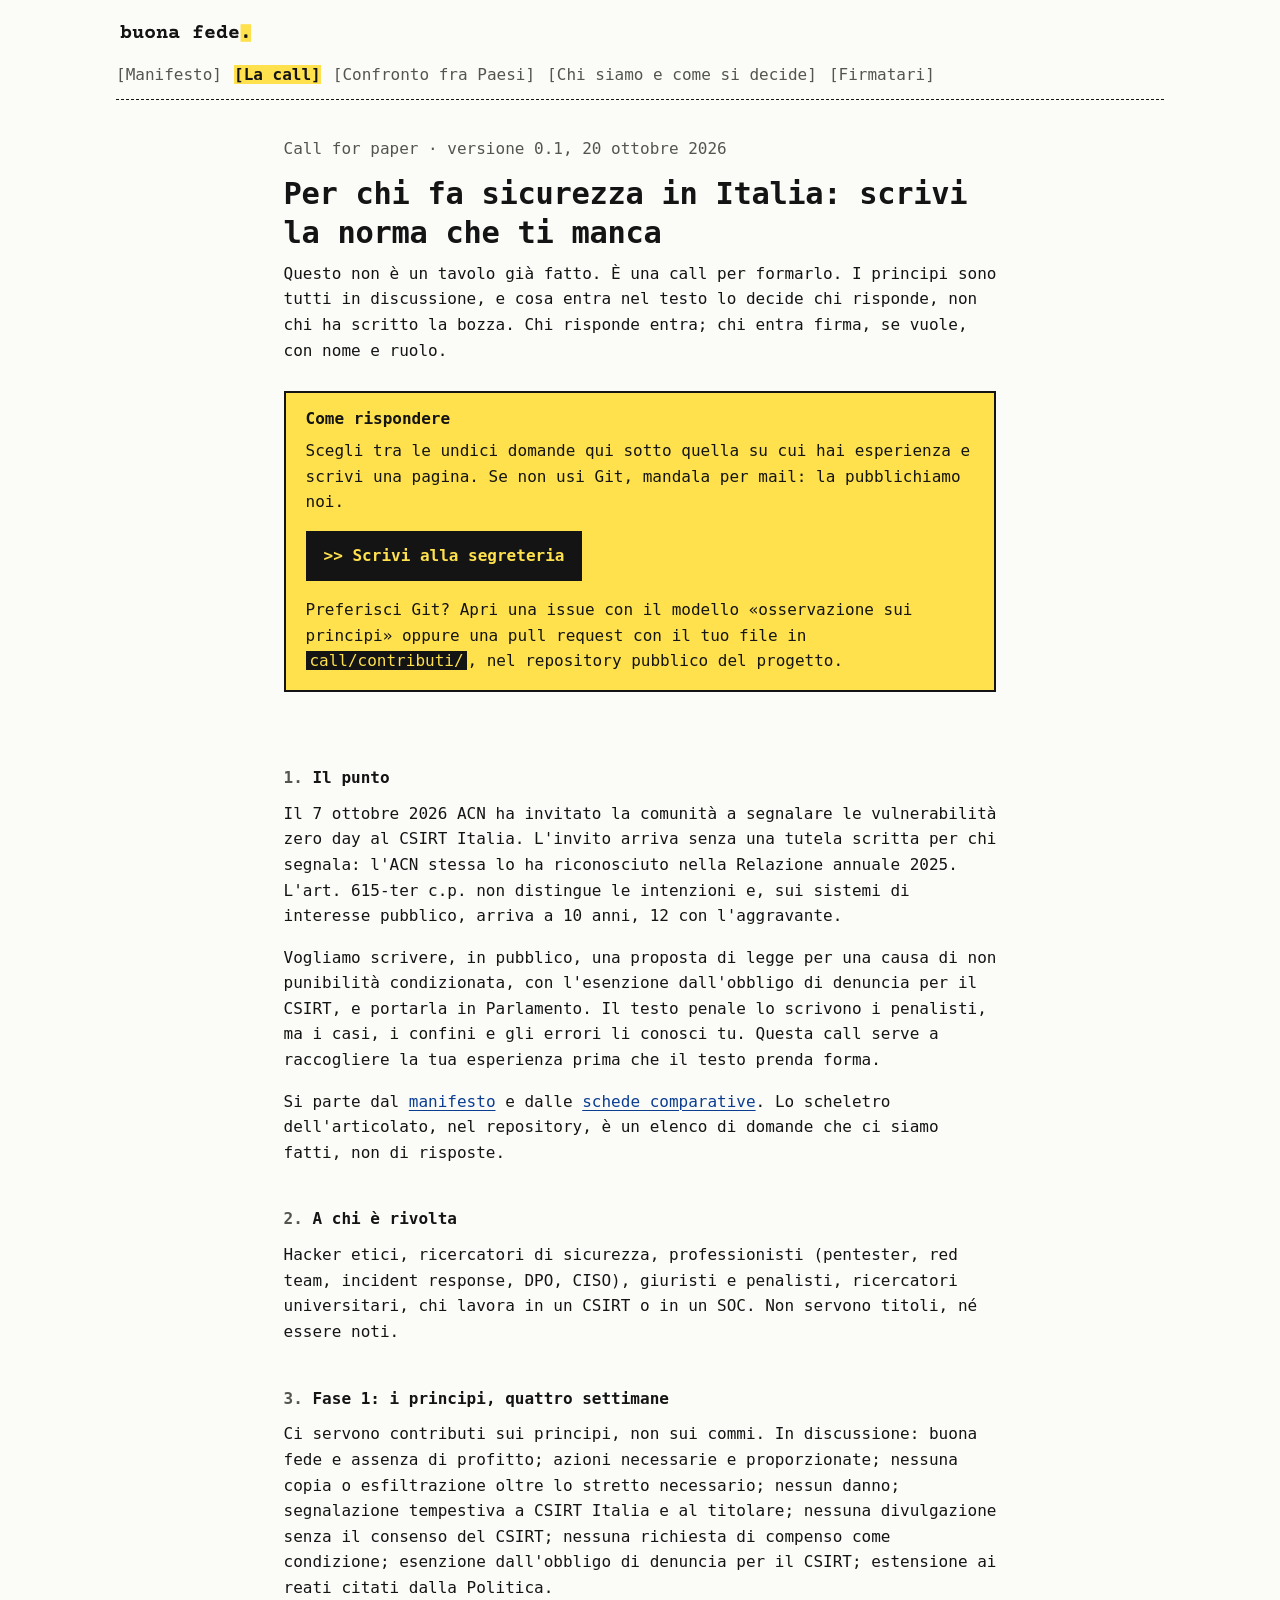
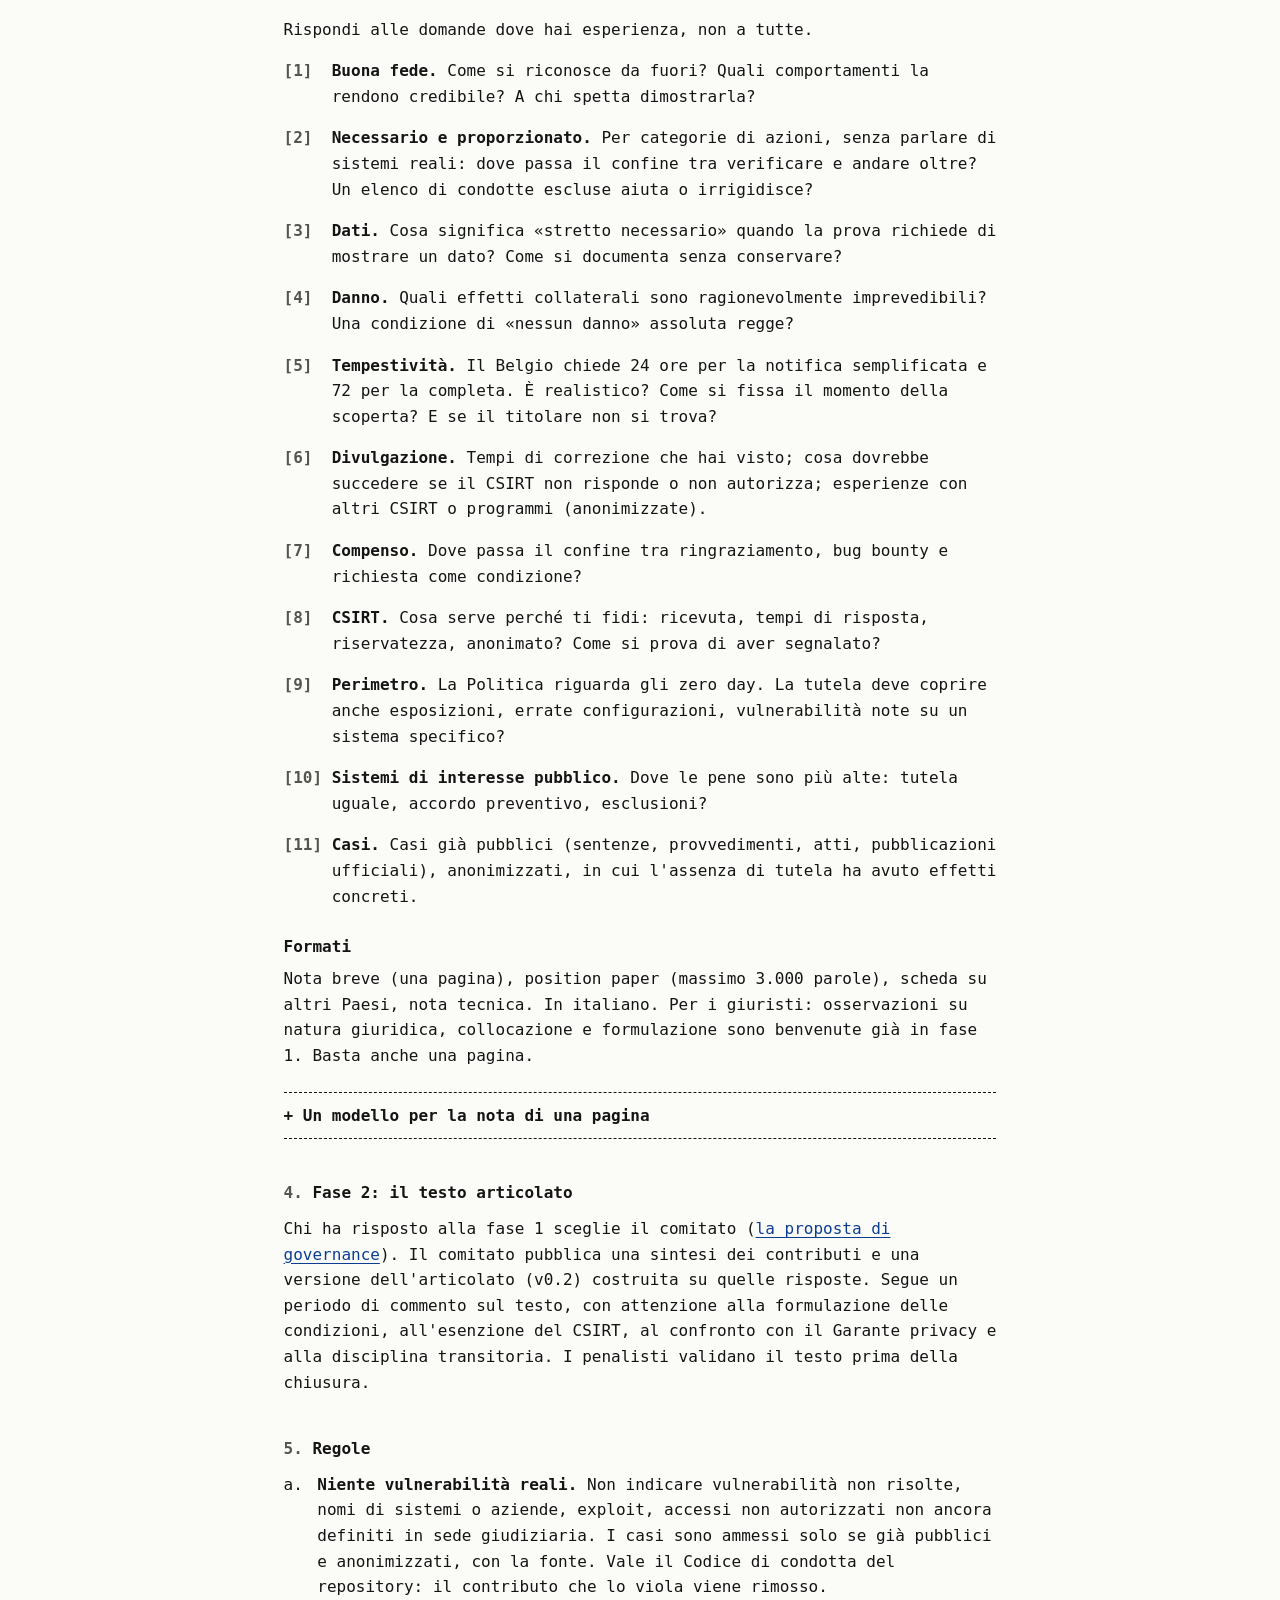
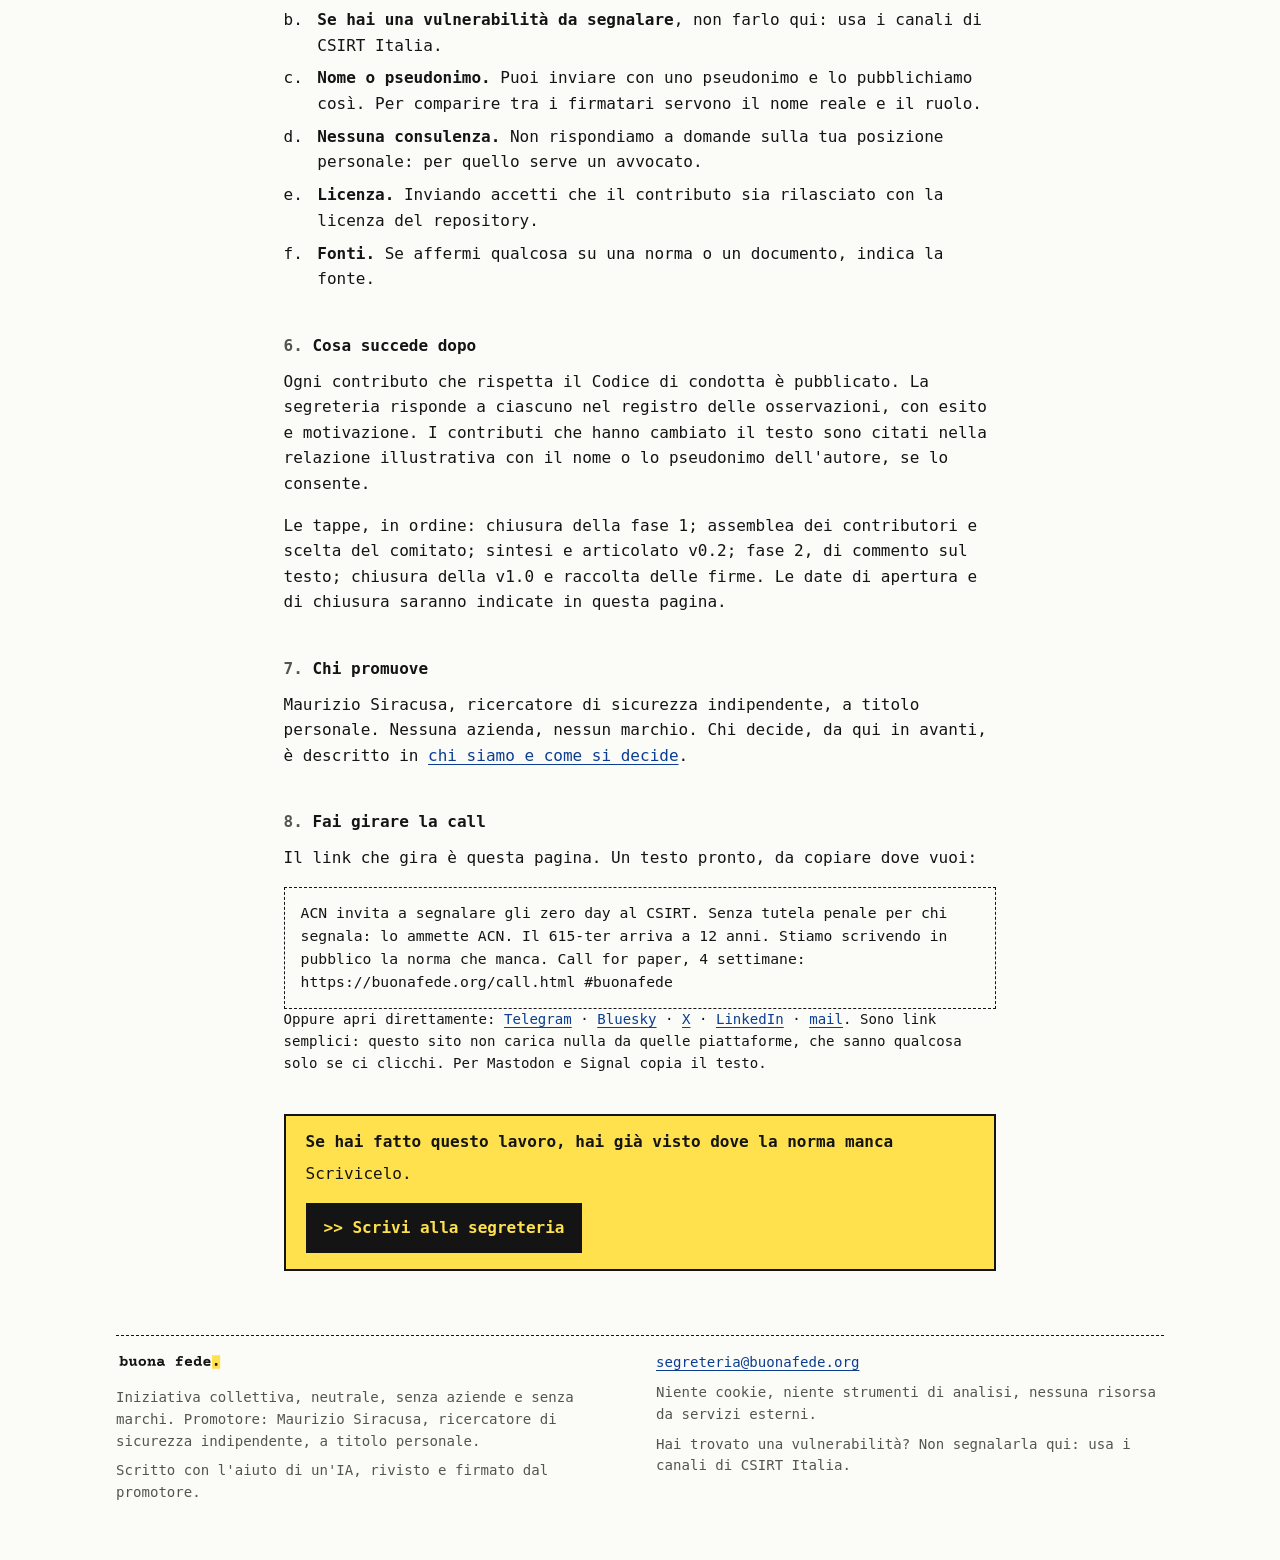
==== sito/call.html @ d3dca5a3 "Buona Fede v0.1: manifesto, call, confronto, governance, sito" ====
<!doctype html>
<html lang="it">
<head>
<meta charset="utf-8">
<meta name="viewport" content="width=device-width, initial-scale=1">
<meta http-equiv="Content-Security-Policy" content="default-src 'none'; style-src 'self'; img-src 'self'; base-uri 'none'; form-action 'none'">
<meta name="referrer" content="no-referrer">
<title>La call - Buona Fede</title>
<meta name="description" content="Call for paper per hacker etici, professionisti e giuristi: scrivi la norma che ti manca. Fase 1 sui principi, quattro settimane. Basta una pagina.">
<meta name="theme-color" content="#FBFBF8">
<meta property="og:title" content="Buona Fede - la call: scrivi la norma che ti manca">
<meta property="og:description" content="Una proposta di legge per la tutela penale della ricerca di sicurezza in buona fede, scritta in pubblico. Basta una pagina.">
<meta property="og:type" content="website">
<meta property="og:locale" content="it_IT">
<link rel="icon" href="favicon.svg" type="image/svg+xml">
<link rel="stylesheet" href="css/stile.css">
</head>
<body>
<a class="salta" href="#contenuto">Vai al contenuto</a>
<header class="testata">
  <div class="interno">
    <a class="marchio" href="index.html" aria-label="Buona Fede, pagina iniziale"><img class="chiaro" src="logo/logo-orizzontale.svg" alt="buona fede" width="718" height="133"><img class="scuro" src="logo/logo-orizzontale-negativo.svg" alt="" width="718" height="133"></a>
    <nav aria-label="Principale">
      <ul>
        <li><a href="index.html">Manifesto</a></li>
        <li><a href="call.html" aria-current="page">La call</a></li>
        <li><a href="confronto.html">Confronto fra Paesi</a></li>
        <li><a href="chi-siamo.html">Chi siamo e come si decide</a></li>
        <li><a href="firmatari.html">Firmatari</a></li>
      </ul>
    </nav>
  </div>
</header>

<main id="contenuto">
  <article class="colonna">
    <div class="apertura">
      <p class="etichetta">Call for paper &middot; versione 0.1, 20 ottobre 2026</p>
      <h1>Per chi fa sicurezza in Italia: scrivi la norma che ti manca</h1>
      <p class="tesi">Questo non è un tavolo già fatto. È una call per formarlo. I principi sono tutti in discussione, e cosa entra nel testo lo decide chi risponde, non chi ha scritto la bozza. Chi risponde entra; chi entra firma, se vuole, con nome e ruolo.</p>

      <div class="riquadro forte">
        <h3>Come rispondere</h3>
        <p>Scegli tra le undici domande qui sotto quella su cui hai esperienza e scrivi una pagina. Se non usi Git, mandala per mail: la pubblichiamo noi.</p>
        <p><a class="pulsante" href="mailto:segreteria@buonafede.org?subject=Contributo%20alla%20call%20Buona%20Fede&amp;body=Nome%20o%20pseudonimo%3A%0ARuolo%20(facoltativo)%3A%0A%0APunto%20della%20call%20a%20cui%20rispondo%20(numero%20e%20titolo)%3A%0A%0AEsperienza%20o%20argomento%3A%0A%0AFonti%20(norme%2C%20documenti%2C%20casi%20gia%20pubblici)%3A%0A%0A---%0ANon%20indicare%20vulnerabilita%20reali%20non%20risolte%2C%20nomi%20di%20sistemi%20o%20aziende%2C%20exploit.">Scrivi alla segreteria</a></p>
        <p>Preferisci Git? Apri una issue con il modello &laquo;osservazione sui principi&raquo; oppure una pull request con il tuo file in <code>call/contributi/</code>, nel repository pubblico del progetto.</p>
      </div>
    </div>

    <section class="sezione">
      <h2>Il punto</h2>
      <p>Il 7 ottobre 2026 ACN ha invitato la comunità a segnalare le vulnerabilità zero day al CSIRT Italia. L'invito arriva senza una tutela scritta per chi segnala: l'ACN stessa lo ha riconosciuto nella Relazione annuale 2025. L'art. 615-ter c.p. non distingue le intenzioni e, sui sistemi di interesse pubblico, arriva a 10 anni, 12 con l'aggravante.</p>
      <p>Vogliamo scrivere, in pubblico, una proposta di legge per una causa di non punibilità condizionata, con l'esenzione dall'obbligo di denuncia per il CSIRT, e portarla in Parlamento. Il testo penale lo scrivono i penalisti, ma i casi, i confini e gli errori li conosci tu. Questa call serve a raccogliere la tua esperienza prima che il testo prenda forma.</p>
      <p>Si parte dal <a href="index.html#manifesto">manifesto</a> e dalle <a href="confronto.html">schede comparative</a>. Lo scheletro dell'articolato, nel repository, è un elenco di domande che ci siamo fatti, non di risposte.</p>
    </section>

    <section class="sezione">
      <h2>A chi è rivolta</h2>
      <p>Hacker etici, ricercatori di sicurezza, professionisti (pentester, red team, incident response, DPO, CISO), giuristi e penalisti, ricercatori universitari, chi lavora in un CSIRT o in un SOC. Non servono titoli, né essere noti.</p>
    </section>

    <section class="sezione" id="fase-1">
      <h2>Fase 1: i principi, quattro settimane</h2>
      <p>Ci servono contributi sui principi, non sui commi. In discussione: buona fede e assenza di profitto; azioni necessarie e proporzionate; nessuna copia o esfiltrazione oltre lo stretto necessario; nessun danno; segnalazione tempestiva a CSIRT Italia e al titolare; nessuna divulgazione senza il consenso del CSIRT; nessuna richiesta di compenso come condizione; esenzione dall'obbligo di denuncia per il CSIRT; estensione ai reati citati dalla Politica.</p>
      <p>Rispondi alle domande dove hai esperienza, non a tutte.</p>

      <ol class="domande">
        <li><strong>Buona fede.</strong> Come si riconosce da fuori? Quali comportamenti la rendono credibile? A chi spetta dimostrarla?</li>
        <li><strong>Necessario e proporzionato.</strong> Per categorie di azioni, senza parlare di sistemi reali: dove passa il confine tra verificare e andare oltre? Un elenco di condotte escluse aiuta o irrigidisce?</li>
        <li><strong>Dati.</strong> Cosa significa &laquo;stretto necessario&raquo; quando la prova richiede di mostrare un dato? Come si documenta senza conservare?</li>
        <li><strong>Danno.</strong> Quali effetti collaterali sono ragionevolmente imprevedibili? Una condizione di &laquo;nessun danno&raquo; assoluta regge?</li>
        <li><strong>Tempestività.</strong> Il Belgio chiede 24 ore per la notifica semplificata e 72 per la completa. È realistico? Come si fissa il momento della scoperta? E se il titolare non si trova?</li>
        <li><strong>Divulgazione.</strong> Tempi di correzione che hai visto; cosa dovrebbe succedere se il CSIRT non risponde o non autorizza; esperienze con altri CSIRT o programmi (anonimizzate).</li>
        <li><strong>Compenso.</strong> Dove passa il confine tra ringraziamento, bug bounty e richiesta come condizione?</li>
        <li><strong>CSIRT.</strong> Cosa serve perché ti fidi: ricevuta, tempi di risposta, riservatezza, anonimato? Come si prova di aver segnalato?</li>
        <li><strong>Perimetro.</strong> La Politica riguarda gli zero day. La tutela deve coprire anche esposizioni, errate configurazioni, vulnerabilità note su un sistema specifico?</li>
        <li><strong>Sistemi di interesse pubblico.</strong> Dove le pene sono più alte: tutela uguale, accordo preventivo, esclusioni?</li>
        <li><strong>Casi.</strong> Casi già pubblici (sentenze, provvedimenti, atti, pubblicazioni ufficiali), anonimizzati, in cui l'assenza di tutela ha avuto effetti concreti.</li>
      </ol>

      <h3>Formati</h3>
      <p>Nota breve (una pagina), position paper (massimo 3.000 parole), scheda su altri Paesi, nota tecnica. In italiano. Per i giuristi: osservazioni su natura giuridica, collocazione e formulazione sono benvenute già in fase 1. Basta anche una pagina.</p>

      <details>
        <summary>Un modello per la nota di una pagina</summary>
        <pre class="modello">Nome o pseudonimo:
Ruolo (facoltativo):

Punto della call a cui rispondo (numero e titolo):

Esperienza o argomento:

Fonti (norme, documenti, casi già pubblici):</pre>
      </details>
    </section>

    <section class="sezione" id="fase-2">
      <h2>Fase 2: il testo articolato</h2>
      <p>Chi ha risposto alla fase 1 sceglie il comitato (<a href="chi-siamo.html">la proposta di governance</a>). Il comitato pubblica una sintesi dei contributi e una versione dell'articolato (v0.2) costruita su quelle risposte. Segue un periodo di commento sul testo, con attenzione alla formulazione delle condizioni, all'esenzione del CSIRT, al confronto con il Garante privacy e alla disciplina transitoria. I penalisti validano il testo prima della chiusura.</p>
    </section>

    <section class="sezione" id="regole">
      <h2>Regole</h2>
      <ol class="lettere">
        <li><strong>Niente vulnerabilità reali.</strong> Non indicare vulnerabilità non risolte, nomi di sistemi o aziende, exploit, accessi non autorizzati non ancora definiti in sede giudiziaria. I casi sono ammessi solo se già pubblici e anonimizzati, con la fonte. Vale il Codice di condotta del repository: il contributo che lo viola viene rimosso.</li>
        <li><strong>Se hai una vulnerabilità da segnalare</strong>, non farlo qui: usa i canali di CSIRT Italia.</li>
        <li><strong>Nome o pseudonimo.</strong> Puoi inviare con uno pseudonimo e lo pubblichiamo così. Per comparire tra i firmatari servono il nome reale e il ruolo.</li>
        <li><strong>Nessuna consulenza.</strong> Non rispondiamo a domande sulla tua posizione personale: per quello serve un avvocato.</li>
        <li><strong>Licenza.</strong> Inviando accetti che il contributo sia rilasciato con la licenza del repository.</li>
        <li><strong>Fonti.</strong> Se affermi qualcosa su una norma o un documento, indica la fonte.</li>
      </ol>
    </section>

    <section class="sezione">
      <h2>Cosa succede dopo</h2>
      <p>Ogni contributo che rispetta il Codice di condotta è pubblicato. La segreteria risponde a ciascuno nel registro delle osservazioni, con esito e motivazione. I contributi che hanno cambiato il testo sono citati nella relazione illustrativa con il nome o lo pseudonimo dell'autore, se lo consente.</p>
      <p>Le tappe, in ordine: chiusura della fase 1; assemblea dei contributori e scelta del comitato; sintesi e articolato v0.2; fase 2, di commento sul testo; chiusura della v1.0 e raccolta delle firme. Le date di apertura e di chiusura saranno indicate in questa pagina.</p>
    </section>

    <section class="sezione">
      <h2>Chi promuove</h2>
      <p>Maurizio Siracusa, ricercatore di sicurezza indipendente, a titolo personale. Nessuna azienda, nessun marchio. Chi decide, da qui in avanti, è descritto in <a href="chi-siamo.html">chi siamo e come si decide</a>.</p>
    </section>

    <section class="sezione" id="condividi">
      <h2>Fai girare la call</h2>
      <p>Il link che gira è questa pagina. Un testo pronto, da copiare dove vuoi:</p>
      <pre class="modello">ACN invita a segnalare gli zero day al CSIRT. Senza tutela penale per chi segnala: lo ammette ACN. Il 615-ter arriva a 12 anni. Stiamo scrivendo in pubblico la norma che manca. Call for paper, 4 settimane: https://buonafede.org/call.html #buonafede</pre>
      <p class="fonti">Oppure apri direttamente: <a href="https://t.me/share/url?url=https%3A%2F%2Fbuonafede.org%2Fcall.html&amp;text=ACN%20invita%20a%20segnalare%20gli%20zero%20day%20al%20CSIRT.%20Senza%20tutela%20penale%20per%20chi%20segnala%3A%20lo%20ammette%20ACN.%20Il%20615-ter%20arriva%20a%2012%20anni.%20Stiamo%20scrivendo%20in%20pubblico%20la%20norma%20che%20manca.%20Call%20for%20paper%2C%204%20settimane.%20%23buonafede" rel="noopener">Telegram</a> &middot; <a href="https://bsky.app/intent/compose?text=ACN%20invita%20a%20segnalare%20gli%20zero%20day%20al%20CSIRT.%20Senza%20tutela%20penale%20per%20chi%20segnala%3A%20lo%20ammette%20ACN.%20Il%20615-ter%20arriva%20a%2012%20anni.%20Stiamo%20scrivendo%20in%20pubblico%20la%20norma%20che%20manca.%20Call%20for%20paper%2C%204%20settimane%3A%20https%3A%2F%2Fbuonafede.org%2Fcall.html%20%23buonafede" rel="noopener">Bluesky</a> &middot; <a href="https://x.com/intent/post?text=ACN%20invita%20a%20segnalare%20gli%20zero%20day%20al%20CSIRT.%20Senza%20tutela%20penale%20per%20chi%20segnala%3A%20lo%20ammette%20ACN.%20Il%20615-ter%20arriva%20a%2012%20anni.%20Stiamo%20scrivendo%20in%20pubblico%20la%20norma%20che%20manca.%20Call%20for%20paper%2C%204%20settimane%3A%20https%3A%2F%2Fbuonafede.org%2Fcall.html%20%23buonafede" rel="noopener">X</a> &middot; <a href="https://www.linkedin.com/sharing/share-offsite/?url=https%3A%2F%2Fbuonafede.org%2Fcall.html" rel="noopener">LinkedIn</a> &middot; <a href="mailto:?subject=Call%20for%20paper%20Buona%20Fede&amp;body=ACN%20invita%20a%20segnalare%20gli%20zero%20day%20al%20CSIRT.%20Senza%20tutela%20penale%20per%20chi%20segnala%3A%20lo%20ammette%20ACN.%20Il%20615-ter%20arriva%20a%2012%20anni.%20Stiamo%20scrivendo%20in%20pubblico%20la%20norma%20che%20manca.%20Call%20for%20paper%2C%204%20settimane%3A%20https%3A%2F%2Fbuonafede.org%2Fcall.html">mail</a>. Sono link semplici: questo sito non carica nulla da quelle piattaforme, che sanno qualcosa solo se ci clicchi. Per Mastodon e Signal copia il testo.</p>
    </section>

    <div class="riquadro forte invito">
      <h3>Se hai fatto questo lavoro, hai già visto dove la norma manca</h3>
      <p>Scrivicelo.</p>
      <p><a class="pulsante" href="mailto:segreteria@buonafede.org?subject=Contributo%20alla%20call%20Buona%20Fede&amp;body=Nome%20o%20pseudonimo%3A%0ARuolo%20(facoltativo)%3A%0A%0APunto%20della%20call%20a%20cui%20rispondo%20(numero%20e%20titolo)%3A%0A%0AEsperienza%20o%20argomento%3A%0A%0AFonti%20(norme%2C%20documenti%2C%20casi%20gia%20pubblici)%3A%0A%0A---%0ANon%20indicare%20vulnerabilita%20reali%20non%20risolte%2C%20nomi%20di%20sistemi%20o%20aziende%2C%20exploit.">Scrivi alla segreteria</a></p>
    </div>
  </article>
</main>

<footer class="piede">
  <div class="interno">
    <div>
      <p><a class="marchio" href="index.html" aria-label="Buona Fede"><img class="chiaro" src="logo/logo-orizzontale.svg" alt="buona fede" width="718" height="133"><img class="scuro" src="logo/logo-orizzontale-negativo.svg" alt="" width="718" height="133"></a></p>
      <p>Iniziativa collettiva, neutrale, senza aziende e senza marchi. Promotore: Maurizio Siracusa, ricercatore di sicurezza indipendente, a titolo personale.</p>
      <p>Scritto con l'aiuto di un'IA, rivisto e firmato dal promotore.</p>
    </div>
    <div>
      <p><a href="mailto:segreteria@buonafede.org">segreteria@buonafede.org</a></p>
      <p>Niente cookie, niente strumenti di analisi, nessuna risorsa da servizi esterni.</p>
      <p>Hai trovato una vulnerabilità? Non segnalarla qui: usa i canali di CSIRT Italia.</p>
    </div>
  </div>
</footer>
</body>
</html>
---- sito/css/stile.css ----
/* Buona Fede - foglio di stile unico. Testo puro, monospazio, un solo colore d'accento: il giallo
   dell'evidenziatore, usato per le azioni, per le segnalazioni "da verificare" e per il punto del marchio.
   Nessun font esterno, nessuna risorsa remota. */

:root {
  --fg: #141414;
  --bg: #FBFBF8;
  --debole: #55554F;
  --filo: #141414;
  --link: #0B3D91;
  --giallo: #FFE14D;
  --su-giallo: #141414;
  --mono: ui-monospace, "SF Mono", "Cascadia Mono", "DejaVu Sans Mono", Menlo, Consolas, "Liberation Mono", monospace;
  --misura: 74ch;
  --largo: 68rem;
}

@media (prefers-color-scheme: dark) {
  :root {
    --fg: #E4E4DE;
    --bg: #121212;
    --debole: #94948C;
    --filo: #E4E4DE;
    --link: #8DB4FF;
  }
}

* { box-sizing: border-box; }
html { -webkit-text-size-adjust: 100%; scroll-behavior: smooth; }

body {
  margin: 0;
  background: var(--bg);
  color: var(--fg);
  font-family: var(--mono);
  font-size: 16px;
  line-height: 1.6;
}

a { color: var(--link); text-underline-offset: .18em; text-decoration-thickness: 1px; }
a:hover, a:focus-visible { background: var(--giallo); color: var(--su-giallo); text-decoration-thickness: 2px; }
a:focus-visible, summary:focus-visible { outline: 2px solid var(--fg); outline-offset: 2px; }

.salta { position: absolute; left: -999px; top: 0; background: var(--giallo); color: var(--su-giallo); padding: .5rem .75rem; z-index: 10; }
.salta:focus { left: .5rem; top: .5rem; }

/* Testata */
.testata { max-width: var(--largo); margin: 0 auto; padding: 1.25rem 1.25rem 0; }
.testata .interno { border-bottom: 1px dashed var(--filo); padding-bottom: .75rem; }
.marchio { display: inline-block; line-height: 0; text-decoration: none; }
.marchio:hover, .marchio:focus-visible { background: transparent; }
.marchio img { height: 26px; width: auto; display: block; }
.marchio .scuro { display: none; }
@media (prefers-color-scheme: dark) { .marchio .chiaro { display: none; } .marchio .scuro { display: block; } }
nav { margin-top: .5rem; }
nav ul { list-style: none; margin: 0; padding: 0; display: flex; flex-wrap: wrap; gap: 0 1.25ch; }
nav li { margin: 0; }
nav a { color: var(--debole); text-decoration: none; white-space: nowrap; }
nav a::before { content: "["; }
nav a::after { content: "]"; }
nav a:hover, nav a:focus-visible { color: var(--su-giallo); }
nav a[aria-current="page"] { background: var(--giallo); color: var(--su-giallo); font-weight: 700; }

/* Struttura */
main { display: block; counter-reset: sez; }
.colonna { max-width: calc(var(--misura) + 2.5rem); margin: 0 auto; padding: 0 1.25rem; }
.largo { max-width: var(--largo); margin: 0 auto; padding: 0 1.25rem; }
.largo > .apertura, .largo > .colonna { max-width: var(--misura); margin-left: 0; margin-right: 0; padding-left: 0; padding-right: 0; }
.largo > .apertura { padding-bottom: 0; }

h1, h2, h3 { line-height: 1.3; font-weight: 700; }
h1 { font-size: clamp(1.4rem, 3.6vw, 1.9rem); margin: 0 0 .5rem; letter-spacing: -.01em; }
h2 { font-size: 1rem; margin: 2.75rem 0 .75rem; counter-increment: sez; }
h2::before { content: counter(sez) ". "; color: var(--debole); }
h3 { font-size: 1rem; margin: 1.75rem 0 .5rem; }
p { margin: 0 0 1rem; }
ul, ol { padding-left: 3ch; margin: 0 0 1.25rem; }
li { margin-bottom: .45rem; }
ol.lettere { list-style: lower-alpha; }
ol.lettere > li { padding-left: .5ch; }
code { font-family: var(--mono); background: var(--giallo); color: var(--su-giallo); padding: 0 .4ch; }
strong { font-weight: 700; }
mark { background: var(--giallo); color: var(--su-giallo); padding: 0 .3ch; }

.etichetta { color: var(--debole); margin: 0 0 .75rem; }
.stato { color: var(--debole); font-size: .9rem; }

/* Apertura */
.apertura { padding-top: 2.25rem; padding-bottom: 1.5rem; }
.apertura .sottotitolo { margin: 0 0 1.5rem; }
.apertura .tesi { margin-bottom: 1.5rem; }

.azioni { display: flex; flex-wrap: wrap; gap: .75rem 2ch; align-items: center; margin: 1.5rem 0; }
.pulsante { display: inline-block; background: var(--giallo); color: var(--su-giallo); border: 2px solid var(--fg); font-weight: 700; text-decoration: none; padding: .65rem 1rem; }
.pulsante::before { content: ">> "; }
.pulsante:hover, .pulsante:focus-visible { background: var(--fg); color: var(--giallo); text-decoration: none; }
.secondario { font-size: 1rem; }

/* Dati */
.cifre { list-style: none; margin: 2rem 0 0; padding: .75rem 0 0; border-top: 1px dashed var(--filo); }
.cifre li { margin: 0 0 1rem; }
.cifre .numero { display: block; font-weight: 700; font-size: 1.15rem; }
.cifre .didascalia { display: block; color: var(--debole); font-size: .92rem; line-height: 1.5; }

/* Sezioni */
.sezione { padding: 0; }
.sezione:first-of-type > h2:first-of-type { margin-top: 1.5rem; }

blockquote.chiusa { margin: 2.5rem 0 2rem; padding-left: 2ch; border-left: 2px solid var(--filo); }
blockquote.chiusa p { margin: 0 0 .75rem; }

/* Riquadri */
.riquadro { border: 1px dashed var(--filo); padding: 1rem 1.25rem; margin: 1.75rem 0; }
.riquadro > :last-child { margin-bottom: 0; }
.riquadro h3 { margin-top: 0; }
.riquadro.forte { background: var(--giallo); color: var(--su-giallo); border: 2px solid var(--fg); }
.riquadro.forte a { color: var(--su-giallo); }
.riquadro.forte .pulsante { background: #141414; color: var(--giallo); border-color: #141414; }
.riquadro.forte .pulsante:hover, .riquadro.forte .pulsante:focus-visible { background: #FBFBF8; color: #141414; }
.riquadro.forte code { background: #141414; color: var(--giallo); }
.riquadro.forte a:hover, .riquadro.forte a:focus-visible { background: #141414; color: var(--giallo); }
.riquadro.forte a:focus-visible { outline-color: #141414; }

.invito { margin: 2.5rem 0; }

/* Domande della call */
ol.domande { padding-left: 0; list-style: none; counter-reset: dom; }
ol.domande > li { counter-increment: dom; position: relative; padding-left: 5ch; margin-bottom: 1rem; }
ol.domande > li::before { content: "[" counter(dom) "]"; position: absolute; left: 0; font-weight: 700; color: var(--debole); }

details { border-top: 1px dashed var(--filo); border-bottom: 1px dashed var(--filo); margin: 1.5rem 0; padding: .6rem 0; }
summary { cursor: pointer; font-weight: 700; list-style: none; }
summary::-webkit-details-marker { display: none; }
summary::before { content: "+ "; }
details[open] summary::before { content: "- "; }
details[open] summary { margin-bottom: .75rem; }
pre.modello { white-space: pre-wrap; font-family: var(--mono); font-size: .92rem; line-height: 1.55; border: 1px dashed var(--filo); padding: .9rem 1rem; margin: 0; overflow-x: auto; }

/* Tabelle */
.scorri { overflow-x: auto; margin: 1.5rem 0 2rem; -webkit-overflow-scrolling: touch; }
table { border-collapse: collapse; width: 100%; font-size: .85rem; line-height: 1.5; }
.scorri table { min-width: 56rem; }
th, td { text-align: left; vertical-align: top; padding: .55rem .7rem .55rem 0; border-bottom: 1px dashed var(--filo); }
thead th { border-bottom: 2px solid var(--filo); font-weight: 700; }
tbody th { font-weight: 700; width: 9rem; }
table.stretta { min-width: 0; }

/* Schede Paese */
.scheda { border-top: 1px dashed var(--filo); margin-top: 3rem; padding-top: .5rem; }
.fonti { font-size: .88rem; line-height: 1.55; }
.fonti li { margin-bottom: .4rem; word-break: break-word; }
.dacontrollare { font-size: .95rem; }
.marca { background: var(--giallo); color: var(--su-giallo); font-weight: 700; padding: 0 .4ch; }

/* Piede */
.piede { max-width: var(--largo); margin: 4rem auto 0; padding: 0 1.25rem 3rem; color: var(--debole); font-size: .88rem; line-height: 1.55; }
.piede .interno { border-top: 1px dashed var(--filo); padding-top: 1rem; display: grid; grid-template-columns: repeat(auto-fit, minmax(16rem, 1fr)); gap: 1.25rem 2rem; }
.piede p { margin: 0 0 .5rem; }
.piede .marchio img { height: 20px; }
.piede strong { color: var(--fg); }

/* Telefono: la tabella del confronto diventa una scheda per riga, il Paese davanti a ogni cella.
   Esclude table.stretta (firmatari). */
@media (max-width: 760px) {
  .scorri { overflow-x: visible; }
  .scorri table:not(.stretta) { min-width: 0; display: block; }
  .scorri table:not(.stretta) thead { position: absolute; width: 1px; height: 1px; overflow: hidden; clip: rect(0 0 0 0); }
  .scorri table:not(.stretta) tbody { display: block; }
  .scorri table:not(.stretta) tr { display: block; border-top: 2px solid var(--filo); padding: .6rem 0 .4rem; margin-bottom: .75rem; }
  .scorri table:not(.stretta) th, .scorri table:not(.stretta) td { display: block; width: auto; border-bottom: 0; padding: .15rem 0; }
  .scorri table:not(.stretta) tbody th { font-size: 1rem; padding-bottom: .4rem; }
  .scorri table:not(.stretta) td { margin-bottom: .4rem; }
  .scorri table:not(.stretta) td::before { display: block; font-weight: 700; color: var(--debole); }
  .scorri table:not(.stretta) td:nth-of-type(1)::before { content: "Belgio"; }
  .scorri table:not(.stretta) td:nth-of-type(2)::before { content: "Paesi Bassi"; }
  .scorri table:not(.stretta) td:nth-of-type(3)::before { content: "Germania"; }
  .scorri table:not(.stretta) td:nth-of-type(4)::before { content: "Francia"; }
}

@media (max-width: 560px) {
  body { font-size: 15px; }
  .pulsante { display: block; text-align: center; width: 100%; }
}

@media print {
  nav, .azioni, .salta { display: none; }
  body { background: #fff; color: #000; font-size: 10.5pt; }
  a { color: #000; }
  .pulsante, .riquadro.forte { background: #fff; color: #000; }
}
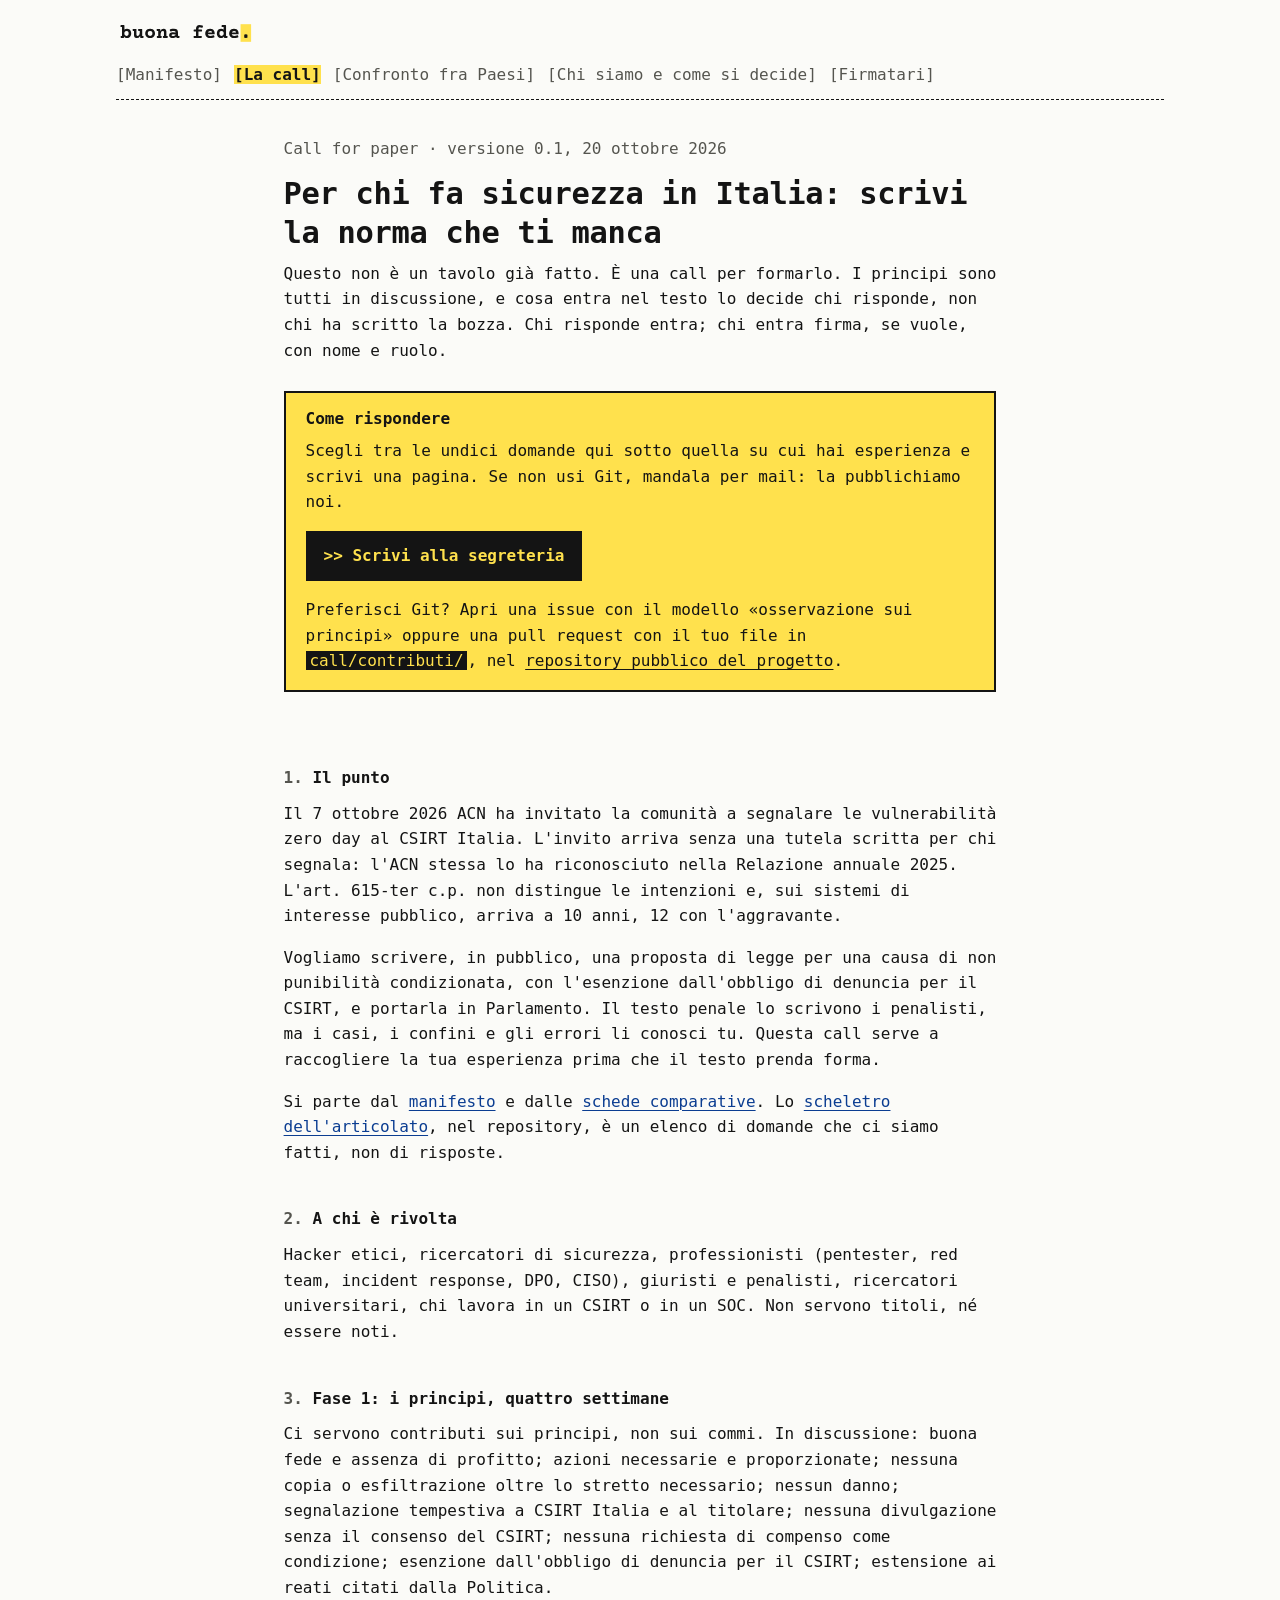
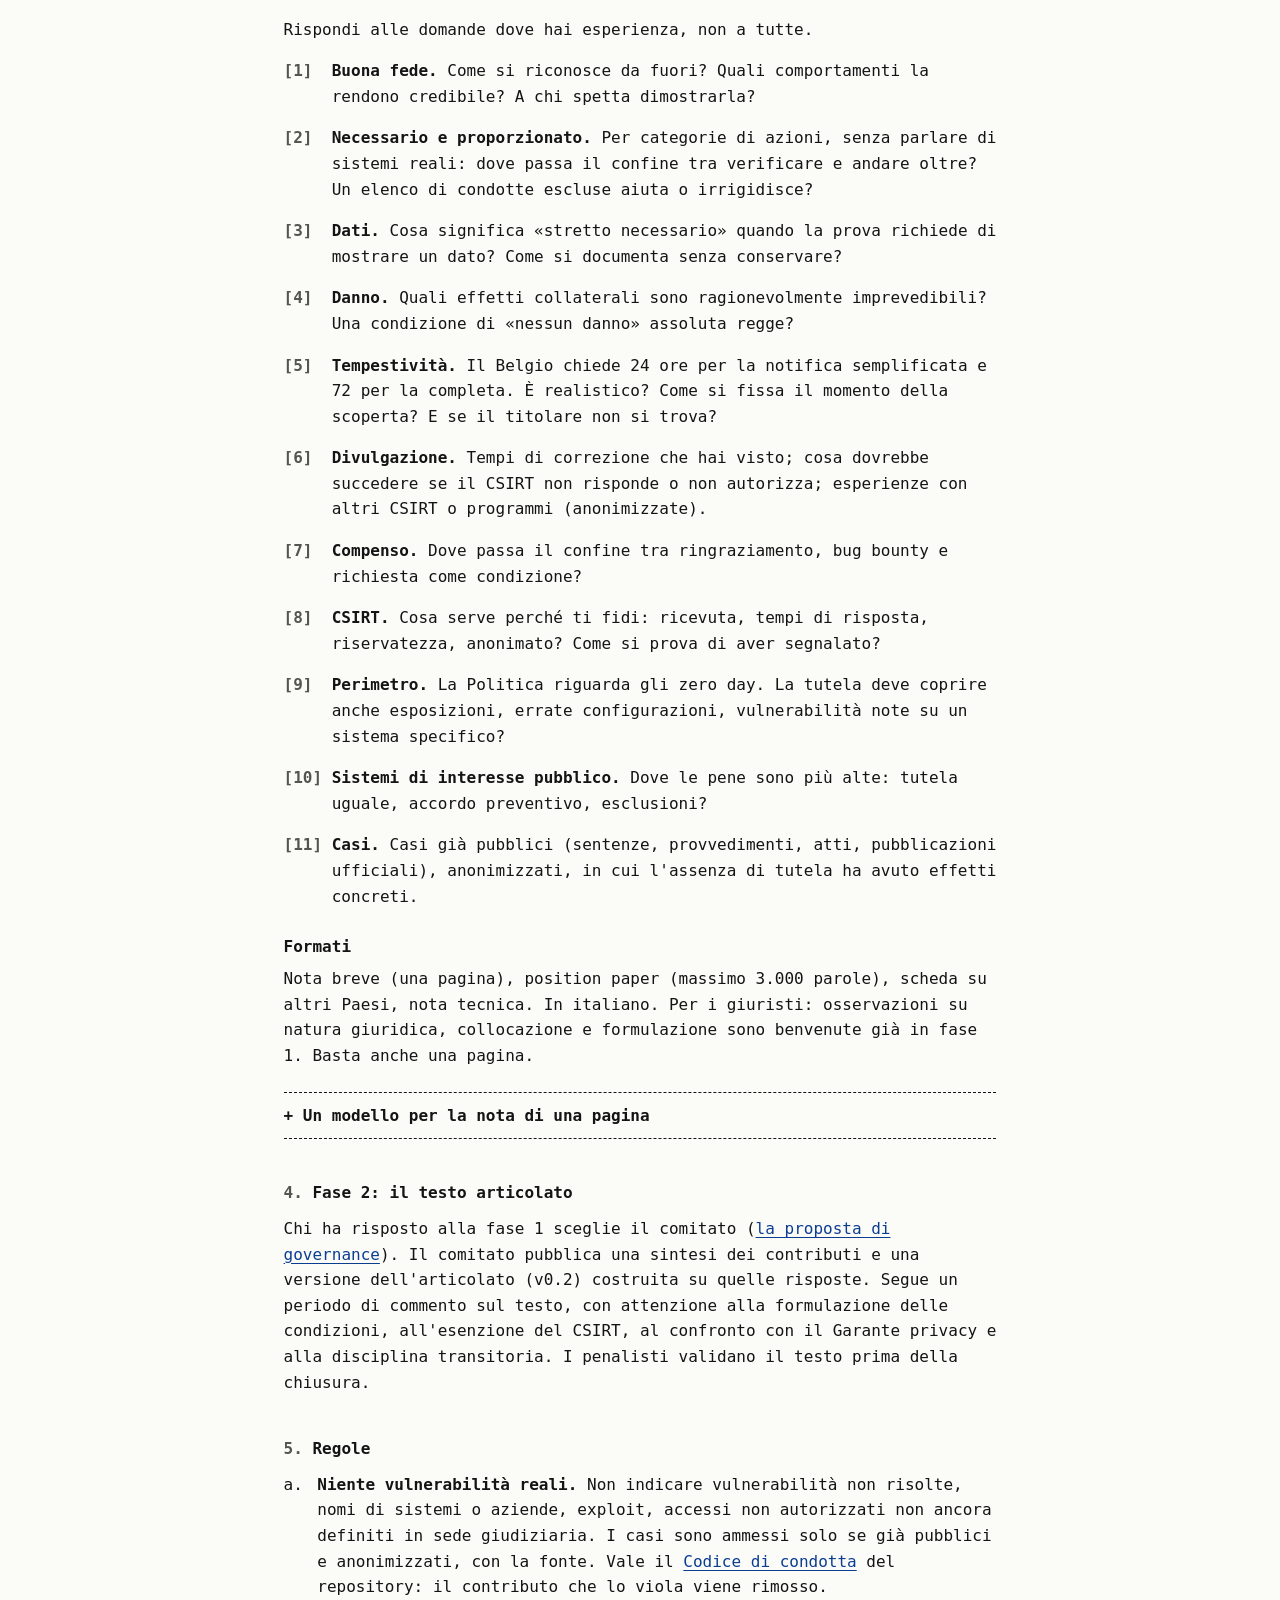
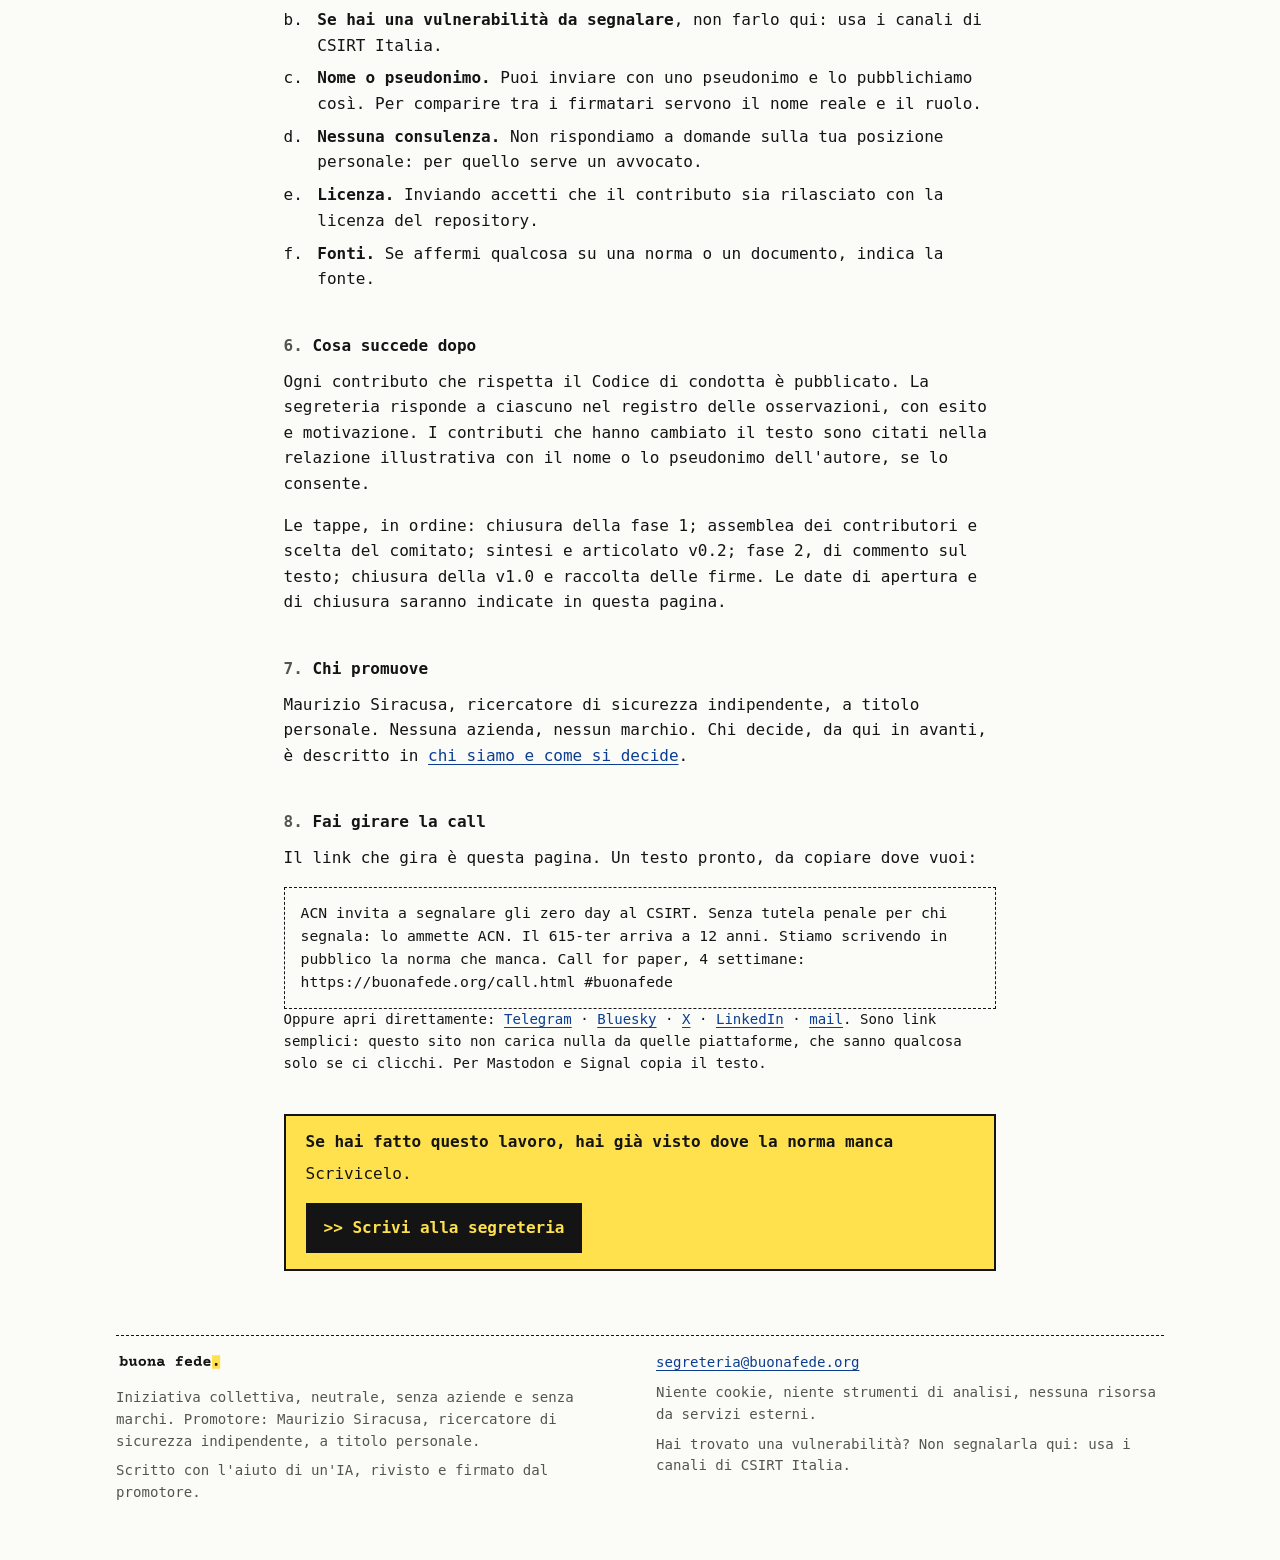
==== commit f8e2f72f: "Sito: link al repository nelle pagine call e firmatari" ====
--- a/sito/call.html
+++ b/sito/call.html
@@ -43,7 +43,7 @@
         <h3>Come rispondere</h3>
         <p>Scegli tra le undici domande qui sotto quella su cui hai esperienza e scrivi una pagina. Se non usi Git, mandala per mail: la pubblichiamo noi.</p>
         <p><a class="pulsante" href="mailto:segreteria@buonafede.org?subject=Contributo%20alla%20call%20Buona%20Fede&amp;body=Nome%20o%20pseudonimo%3A%0ARuolo%20(facoltativo)%3A%0A%0APunto%20della%20call%20a%20cui%20rispondo%20(numero%20e%20titolo)%3A%0A%0AEsperienza%20o%20argomento%3A%0A%0AFonti%20(norme%2C%20documenti%2C%20casi%20gia%20pubblici)%3A%0A%0A---%0ANon%20indicare%20vulnerabilita%20reali%20non%20risolte%2C%20nomi%20di%20sistemi%20o%20aziende%2C%20exploit.">Scrivi alla segreteria</a></p>
-        <p>Preferisci Git? Apri una issue con il modello &laquo;osservazione sui principi&raquo; oppure una pull request con il tuo file in <code>call/contributi/</code>, nel repository pubblico del progetto.</p>
+        <p>Preferisci Git? Apri una issue con il modello &laquo;osservazione sui principi&raquo; oppure una pull request con il tuo file in <code>call/contributi/</code>, nel <a href="https://github.com/myfoxx/buona-fede" rel="noopener">repository pubblico del progetto</a>.</p>
       </div>
     </div>
 
@@ -51,7 +51,7 @@
       <h2>Il punto</h2>
       <p>Il 7 ottobre 2026 ACN ha invitato la comunità a segnalare le vulnerabilità zero day al CSIRT Italia. L'invito arriva senza una tutela scritta per chi segnala: l'ACN stessa lo ha riconosciuto nella Relazione annuale 2025. L'art. 615-ter c.p. non distingue le intenzioni e, sui sistemi di interesse pubblico, arriva a 10 anni, 12 con l'aggravante.</p>
       <p>Vogliamo scrivere, in pubblico, una proposta di legge per una causa di non punibilità condizionata, con l'esenzione dall'obbligo di denuncia per il CSIRT, e portarla in Parlamento. Il testo penale lo scrivono i penalisti, ma i casi, i confini e gli errori li conosci tu. Questa call serve a raccogliere la tua esperienza prima che il testo prenda forma.</p>
-      <p>Si parte dal <a href="index.html#manifesto">manifesto</a> e dalle <a href="confronto.html">schede comparative</a>. Lo scheletro dell'articolato, nel repository, è un elenco di domande che ci siamo fatti, non di risposte.</p>
+      <p>Si parte dal <a href="index.html#manifesto">manifesto</a> e dalle <a href="confronto.html">schede comparative</a>. Lo <a href="https://github.com/myfoxx/buona-fede/blob/main/proposta/articolato-scheletro.md" rel="noopener">scheletro dell'articolato</a>, nel repository, è un elenco di domande che ci siamo fatti, non di risposte.</p>
     </section>
 
     <section class="sezione">
@@ -102,7 +102,7 @@
     <section class="sezione" id="regole">
       <h2>Regole</h2>
       <ol class="lettere">
-        <li><strong>Niente vulnerabilità reali.</strong> Non indicare vulnerabilità non risolte, nomi di sistemi o aziende, exploit, accessi non autorizzati non ancora definiti in sede giudiziaria. I casi sono ammessi solo se già pubblici e anonimizzati, con la fonte. Vale il Codice di condotta del repository: il contributo che lo viola viene rimosso.</li>
+        <li><strong>Niente vulnerabilità reali.</strong> Non indicare vulnerabilità non risolte, nomi di sistemi o aziende, exploit, accessi non autorizzati non ancora definiti in sede giudiziaria. I casi sono ammessi solo se già pubblici e anonimizzati, con la fonte. Vale il <a href="https://github.com/myfoxx/buona-fede/blob/main/CODE_OF_CONDUCT.md" rel="noopener">Codice di condotta</a> del repository: il contributo che lo viola viene rimosso.</li>
         <li><strong>Se hai una vulnerabilità da segnalare</strong>, non farlo qui: usa i canali di CSIRT Italia.</li>
         <li><strong>Nome o pseudonimo.</strong> Puoi inviare con uno pseudonimo e lo pubblichiamo così. Per comparire tra i firmatari servono il nome reale e il ruolo.</li>
         <li><strong>Nessuna consulenza.</strong> Non rispondiamo a domande sulla tua posizione personale: per quello serve un avvocato.</li>
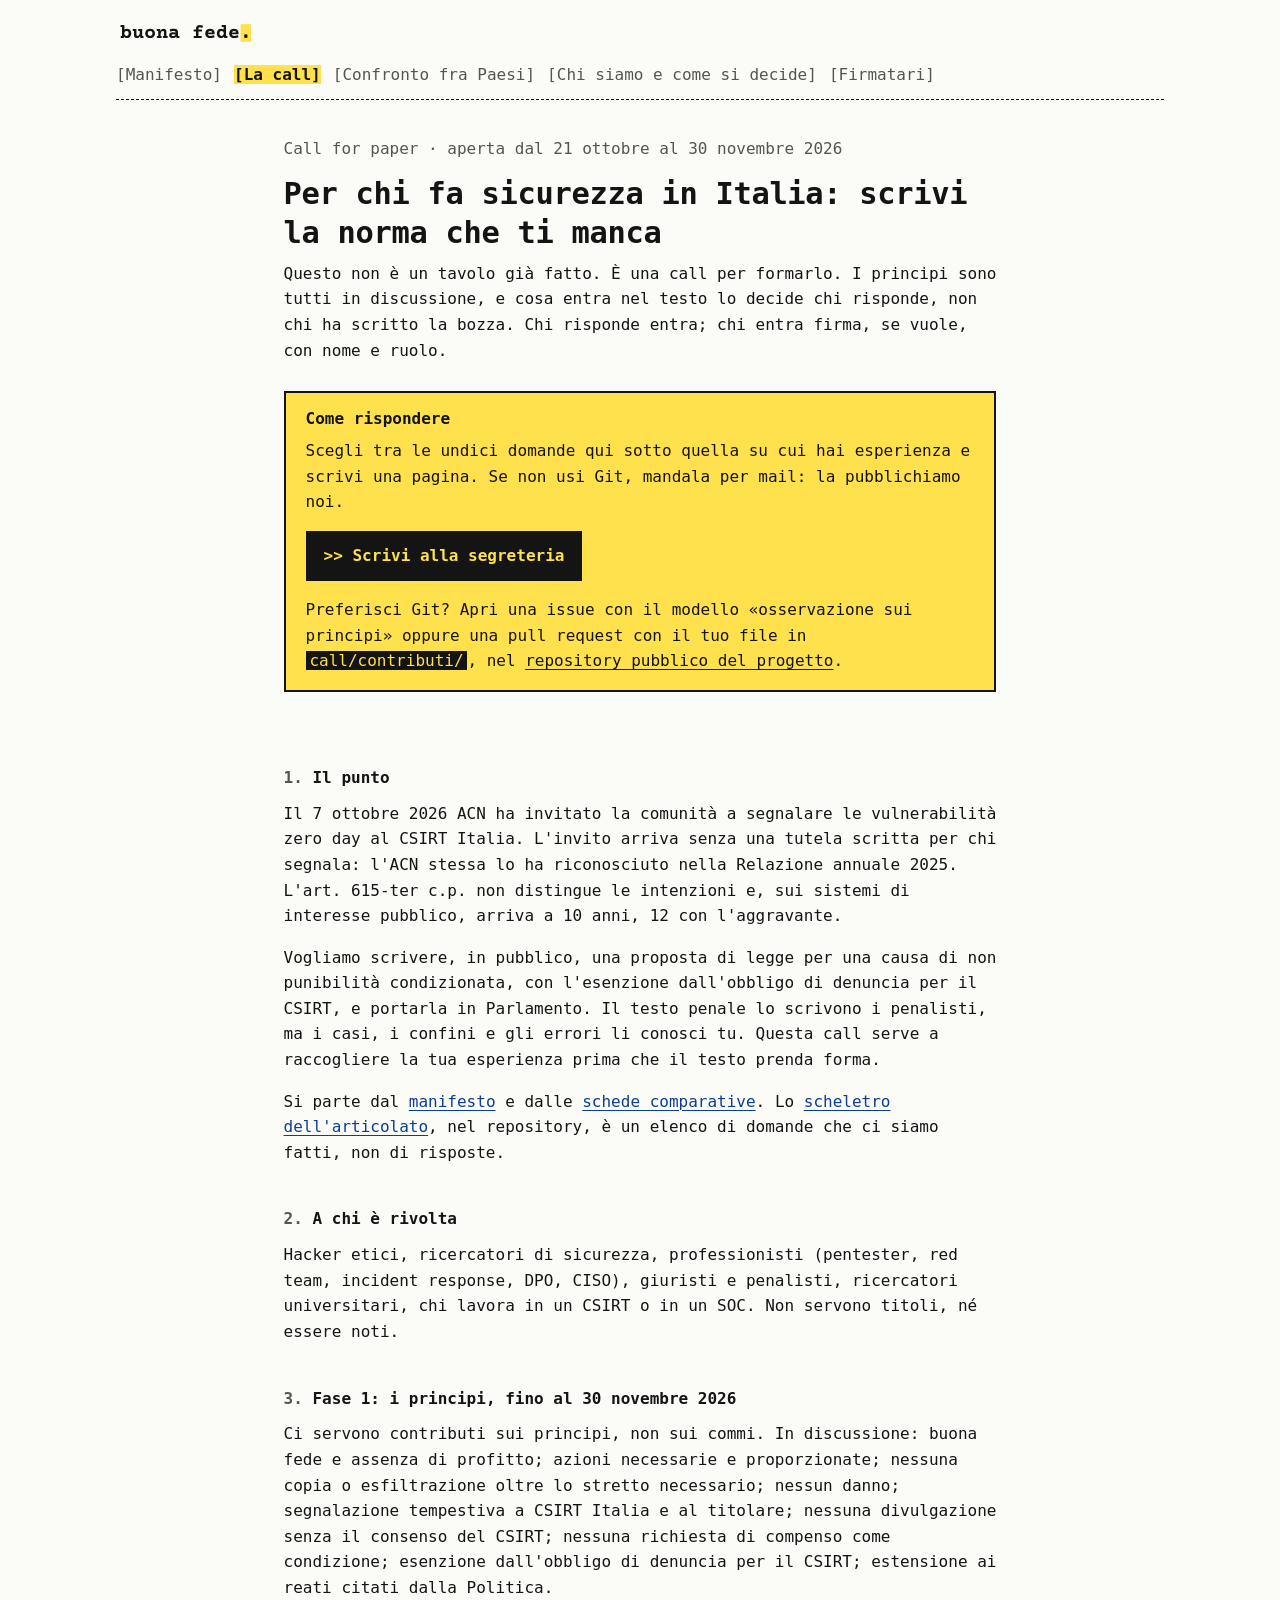
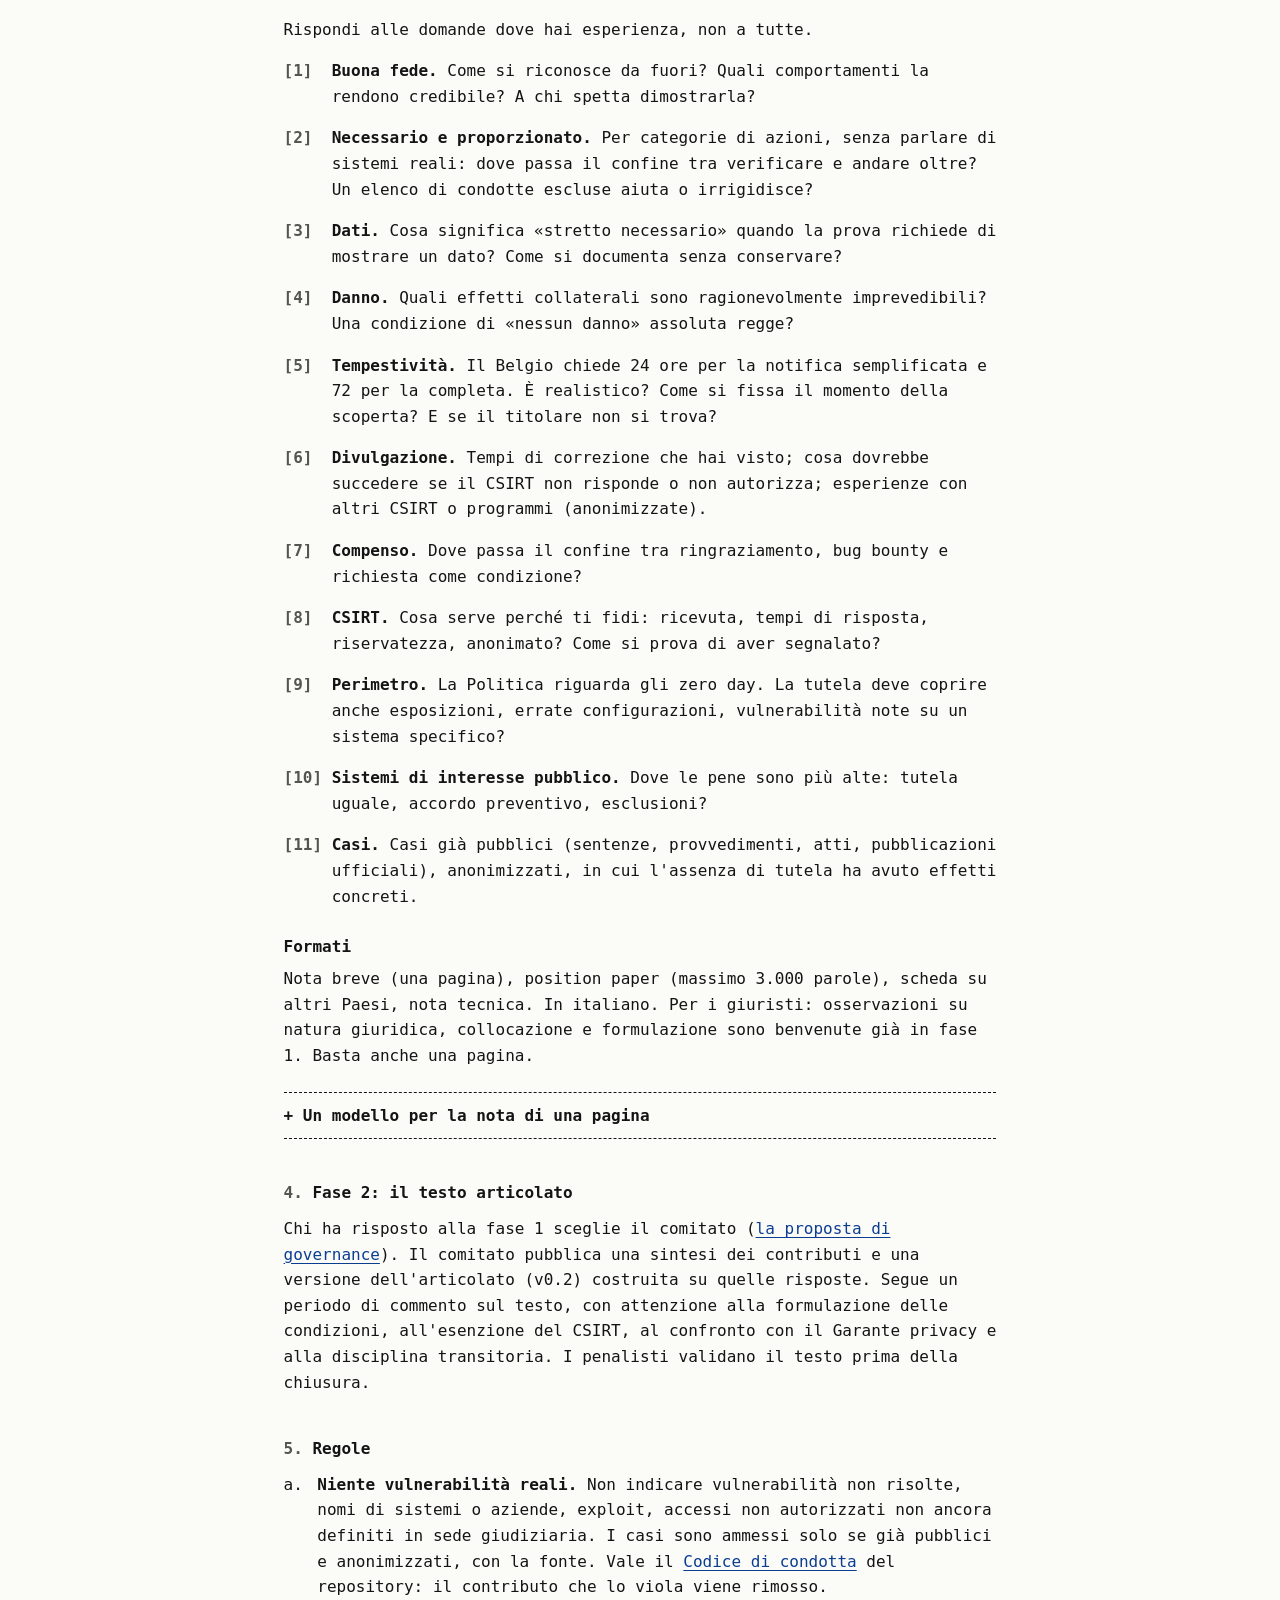
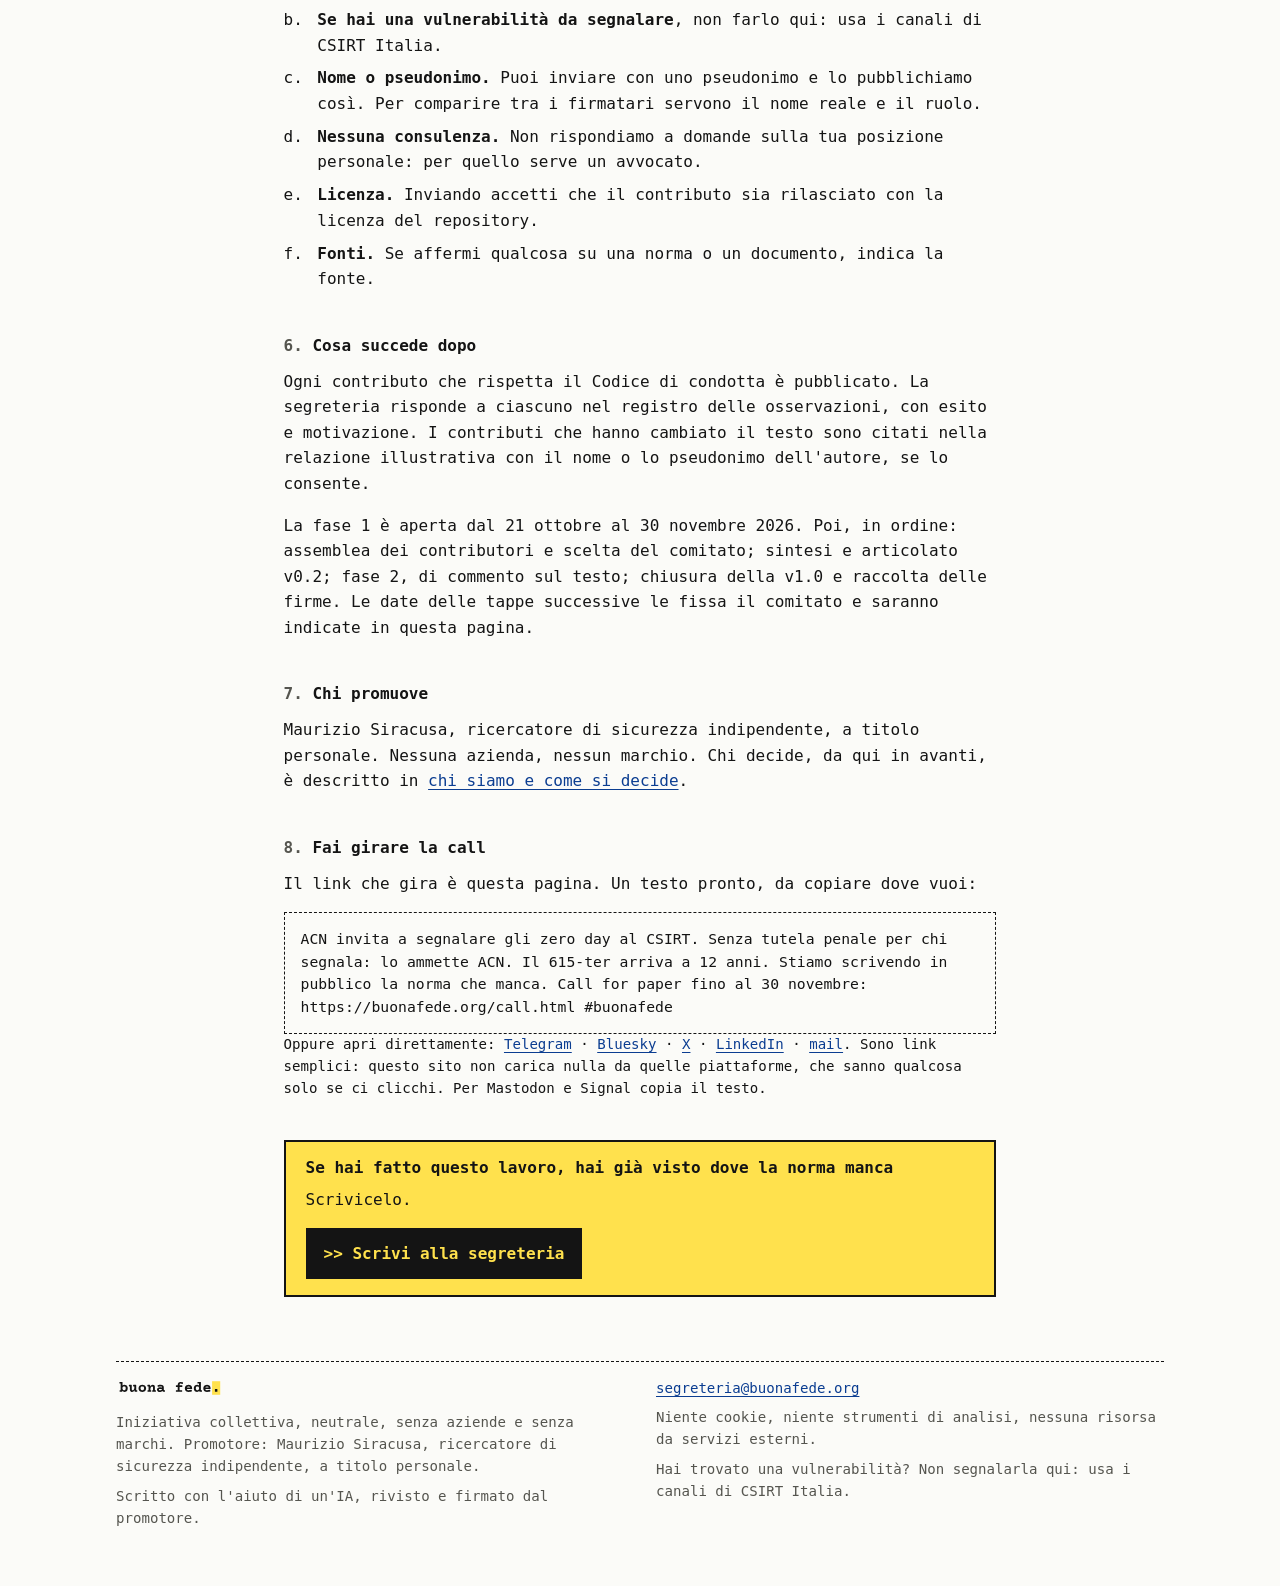
==== commit 88850fb2: "Call aperta dal 21 ottobre al 30 novembre 2026; link definitivi nei testi di lancio" ====
--- a/sito/call.html
+++ b/sito/call.html
@@ -6,7 +6,7 @@
 <meta http-equiv="Content-Security-Policy" content="default-src 'none'; style-src 'self'; img-src 'self'; base-uri 'none'; form-action 'none'">
 <meta name="referrer" content="no-referrer">
 <title>La call - Buona Fede</title>
-<meta name="description" content="Call for paper per hacker etici, professionisti e giuristi: scrivi la norma che ti manca. Fase 1 sui principi, quattro settimane. Basta una pagina.">
+<meta name="description" content="Call for paper per hacker etici, professionisti e giuristi: scrivi la norma che ti manca. Fase 1 sui principi, aperta fino al 30 novembre 2026. Basta una pagina.">
 <meta name="theme-color" content="#FBFBF8">
 <meta property="og:title" content="Buona Fede - la call: scrivi la norma che ti manca">
 <meta property="og:description" content="Una proposta di legge per la tutela penale della ricerca di sicurezza in buona fede, scritta in pubblico. Basta una pagina.">
@@ -35,7 +35,7 @@
 <main id="contenuto">
   <article class="colonna">
     <div class="apertura">
-      <p class="etichetta">Call for paper &middot; versione 0.1, 20 ottobre 2026</p>
+      <p class="etichetta">Call for paper &middot; aperta dal 21 ottobre al 30 novembre 2026</p>
       <h1>Per chi fa sicurezza in Italia: scrivi la norma che ti manca</h1>
       <p class="tesi">Questo non è un tavolo già fatto. È una call per formarlo. I principi sono tutti in discussione, e cosa entra nel testo lo decide chi risponde, non chi ha scritto la bozza. Chi risponde entra; chi entra firma, se vuole, con nome e ruolo.</p>
 
@@ -60,7 +60,7 @@
     </section>
 
     <section class="sezione" id="fase-1">
-      <h2>Fase 1: i principi, quattro settimane</h2>
+      <h2>Fase 1: i principi, fino al 30 novembre 2026</h2>
       <p>Ci servono contributi sui principi, non sui commi. In discussione: buona fede e assenza di profitto; azioni necessarie e proporzionate; nessuna copia o esfiltrazione oltre lo stretto necessario; nessun danno; segnalazione tempestiva a CSIRT Italia e al titolare; nessuna divulgazione senza il consenso del CSIRT; nessuna richiesta di compenso come condizione; esenzione dall'obbligo di denuncia per il CSIRT; estensione ai reati citati dalla Politica.</p>
       <p>Rispondi alle domande dove hai esperienza, non a tutte.</p>
 
@@ -114,7 +114,7 @@
     <section class="sezione">
       <h2>Cosa succede dopo</h2>
       <p>Ogni contributo che rispetta il Codice di condotta è pubblicato. La segreteria risponde a ciascuno nel registro delle osservazioni, con esito e motivazione. I contributi che hanno cambiato il testo sono citati nella relazione illustrativa con il nome o lo pseudonimo dell'autore, se lo consente.</p>
-      <p>Le tappe, in ordine: chiusura della fase 1; assemblea dei contributori e scelta del comitato; sintesi e articolato v0.2; fase 2, di commento sul testo; chiusura della v1.0 e raccolta delle firme. Le date di apertura e di chiusura saranno indicate in questa pagina.</p>
+      <p>La fase 1 è aperta dal 21 ottobre al 30 novembre 2026. Poi, in ordine: assemblea dei contributori e scelta del comitato; sintesi e articolato v0.2; fase 2, di commento sul testo; chiusura della v1.0 e raccolta delle firme. Le date delle tappe successive le fissa il comitato e saranno indicate in questa pagina.</p>
     </section>
 
     <section class="sezione">
@@ -125,8 +125,8 @@
     <section class="sezione" id="condividi">
       <h2>Fai girare la call</h2>
       <p>Il link che gira è questa pagina. Un testo pronto, da copiare dove vuoi:</p>
-      <pre class="modello">ACN invita a segnalare gli zero day al CSIRT. Senza tutela penale per chi segnala: lo ammette ACN. Il 615-ter arriva a 12 anni. Stiamo scrivendo in pubblico la norma che manca. Call for paper, 4 settimane: https://buonafede.org/call.html #buonafede</pre>
-      <p class="fonti">Oppure apri direttamente: <a href="https://t.me/share/url?url=https%3A%2F%2Fbuonafede.org%2Fcall.html&amp;text=ACN%20invita%20a%20segnalare%20gli%20zero%20day%20al%20CSIRT.%20Senza%20tutela%20penale%20per%20chi%20segnala%3A%20lo%20ammette%20ACN.%20Il%20615-ter%20arriva%20a%2012%20anni.%20Stiamo%20scrivendo%20in%20pubblico%20la%20norma%20che%20manca.%20Call%20for%20paper%2C%204%20settimane.%20%23buonafede" rel="noopener">Telegram</a> &middot; <a href="https://bsky.app/intent/compose?text=ACN%20invita%20a%20segnalare%20gli%20zero%20day%20al%20CSIRT.%20Senza%20tutela%20penale%20per%20chi%20segnala%3A%20lo%20ammette%20ACN.%20Il%20615-ter%20arriva%20a%2012%20anni.%20Stiamo%20scrivendo%20in%20pubblico%20la%20norma%20che%20manca.%20Call%20for%20paper%2C%204%20settimane%3A%20https%3A%2F%2Fbuonafede.org%2Fcall.html%20%23buonafede" rel="noopener">Bluesky</a> &middot; <a href="https://x.com/intent/post?text=ACN%20invita%20a%20segnalare%20gli%20zero%20day%20al%20CSIRT.%20Senza%20tutela%20penale%20per%20chi%20segnala%3A%20lo%20ammette%20ACN.%20Il%20615-ter%20arriva%20a%2012%20anni.%20Stiamo%20scrivendo%20in%20pubblico%20la%20norma%20che%20manca.%20Call%20for%20paper%2C%204%20settimane%3A%20https%3A%2F%2Fbuonafede.org%2Fcall.html%20%23buonafede" rel="noopener">X</a> &middot; <a href="https://www.linkedin.com/sharing/share-offsite/?url=https%3A%2F%2Fbuonafede.org%2Fcall.html" rel="noopener">LinkedIn</a> &middot; <a href="mailto:?subject=Call%20for%20paper%20Buona%20Fede&amp;body=ACN%20invita%20a%20segnalare%20gli%20zero%20day%20al%20CSIRT.%20Senza%20tutela%20penale%20per%20chi%20segnala%3A%20lo%20ammette%20ACN.%20Il%20615-ter%20arriva%20a%2012%20anni.%20Stiamo%20scrivendo%20in%20pubblico%20la%20norma%20che%20manca.%20Call%20for%20paper%2C%204%20settimane%3A%20https%3A%2F%2Fbuonafede.org%2Fcall.html">mail</a>. Sono link semplici: questo sito non carica nulla da quelle piattaforme, che sanno qualcosa solo se ci clicchi. Per Mastodon e Signal copia il testo.</p>
+      <pre class="modello">ACN invita a segnalare gli zero day al CSIRT. Senza tutela penale per chi segnala: lo ammette ACN. Il 615-ter arriva a 12 anni. Stiamo scrivendo in pubblico la norma che manca. Call for paper fino al 30 novembre: https://buonafede.org/call.html #buonafede</pre>
+      <p class="fonti">Oppure apri direttamente: <a href="https://t.me/share/url?url=https%3A%2F%2Fbuonafede.org%2Fcall.html&amp;text=ACN%20invita%20a%20segnalare%20gli%20zero%20day%20al%20CSIRT.%20Senza%20tutela%20penale%20per%20chi%20segnala%3A%20lo%20ammette%20ACN.%20Il%20615-ter%20arriva%20a%2012%20anni.%20Stiamo%20scrivendo%20in%20pubblico%20la%20norma%20che%20manca.%20Call%20for%20paper%20fino%20al%2030%20novembre.%20%23buonafede" rel="noopener">Telegram</a> &middot; <a href="https://bsky.app/intent/compose?text=ACN%20invita%20a%20segnalare%20gli%20zero%20day%20al%20CSIRT.%20Senza%20tutela%20penale%20per%20chi%20segnala%3A%20lo%20ammette%20ACN.%20Il%20615-ter%20arriva%20a%2012%20anni.%20Stiamo%20scrivendo%20in%20pubblico%20la%20norma%20che%20manca.%20Call%20for%20paper%20fino%20al%2030%20novembre%3A%20https%3A%2F%2Fbuonafede.org%2Fcall.html%20%23buonafede" rel="noopener">Bluesky</a> &middot; <a href="https://x.com/intent/post?text=ACN%20invita%20a%20segnalare%20gli%20zero%20day%20al%20CSIRT.%20Senza%20tutela%20penale%20per%20chi%20segnala%3A%20lo%20ammette%20ACN.%20Il%20615-ter%20arriva%20a%2012%20anni.%20Stiamo%20scrivendo%20in%20pubblico%20la%20norma%20che%20manca.%20Call%20for%20paper%20fino%20al%2030%20novembre%3A%20https%3A%2F%2Fbuonafede.org%2Fcall.html%20%23buonafede" rel="noopener">X</a> &middot; <a href="https://www.linkedin.com/sharing/share-offsite/?url=https%3A%2F%2Fbuonafede.org%2Fcall.html" rel="noopener">LinkedIn</a> &middot; <a href="mailto:?subject=Call%20for%20paper%20Buona%20Fede&amp;body=ACN%20invita%20a%20segnalare%20gli%20zero%20day%20al%20CSIRT.%20Senza%20tutela%20penale%20per%20chi%20segnala%3A%20lo%20ammette%20ACN.%20Il%20615-ter%20arriva%20a%2012%20anni.%20Stiamo%20scrivendo%20in%20pubblico%20la%20norma%20che%20manca.%20Call%20for%20paper%20fino%20al%2030%20novembre%3A%20https%3A%2F%2Fbuonafede.org%2Fcall.html">mail</a>. Sono link semplici: questo sito non carica nulla da quelle piattaforme, che sanno qualcosa solo se ci clicchi. Per Mastodon e Signal copia il testo.</p>
     </section>
 
     <div class="riquadro forte invito">
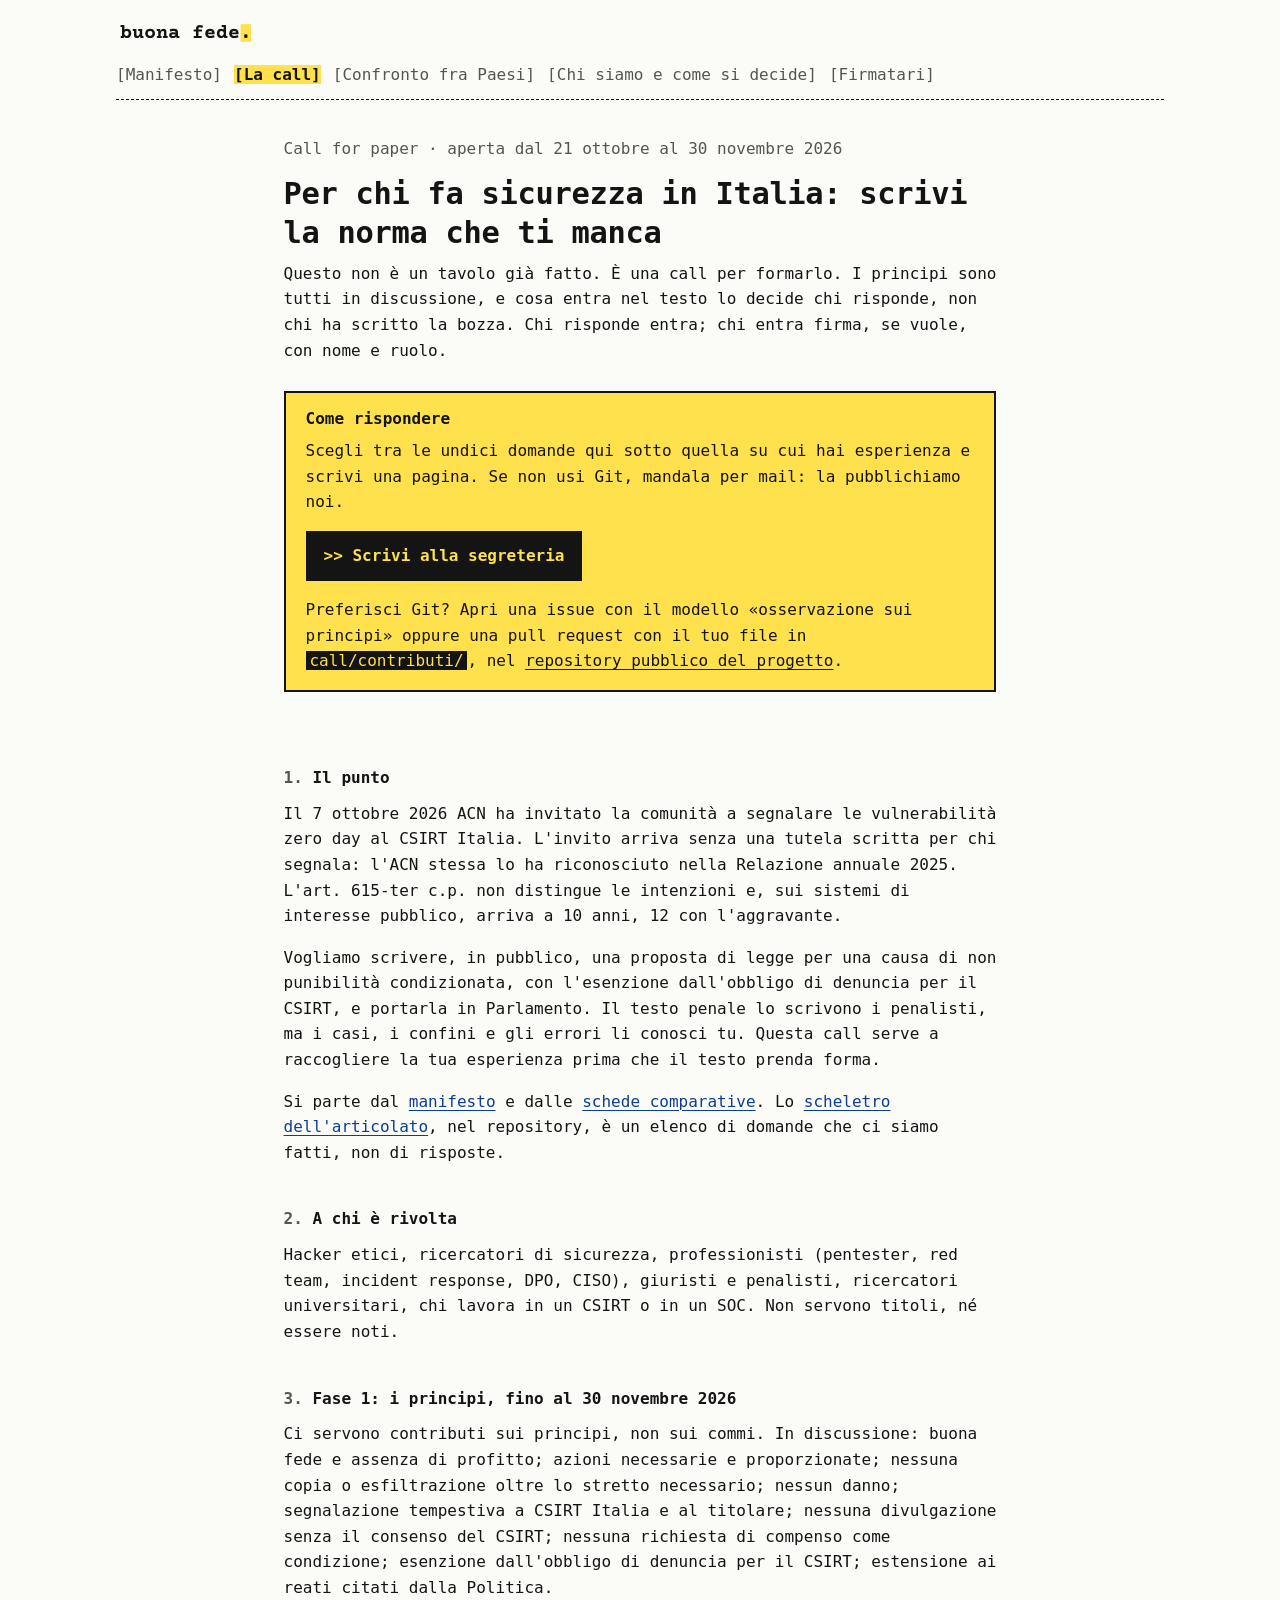
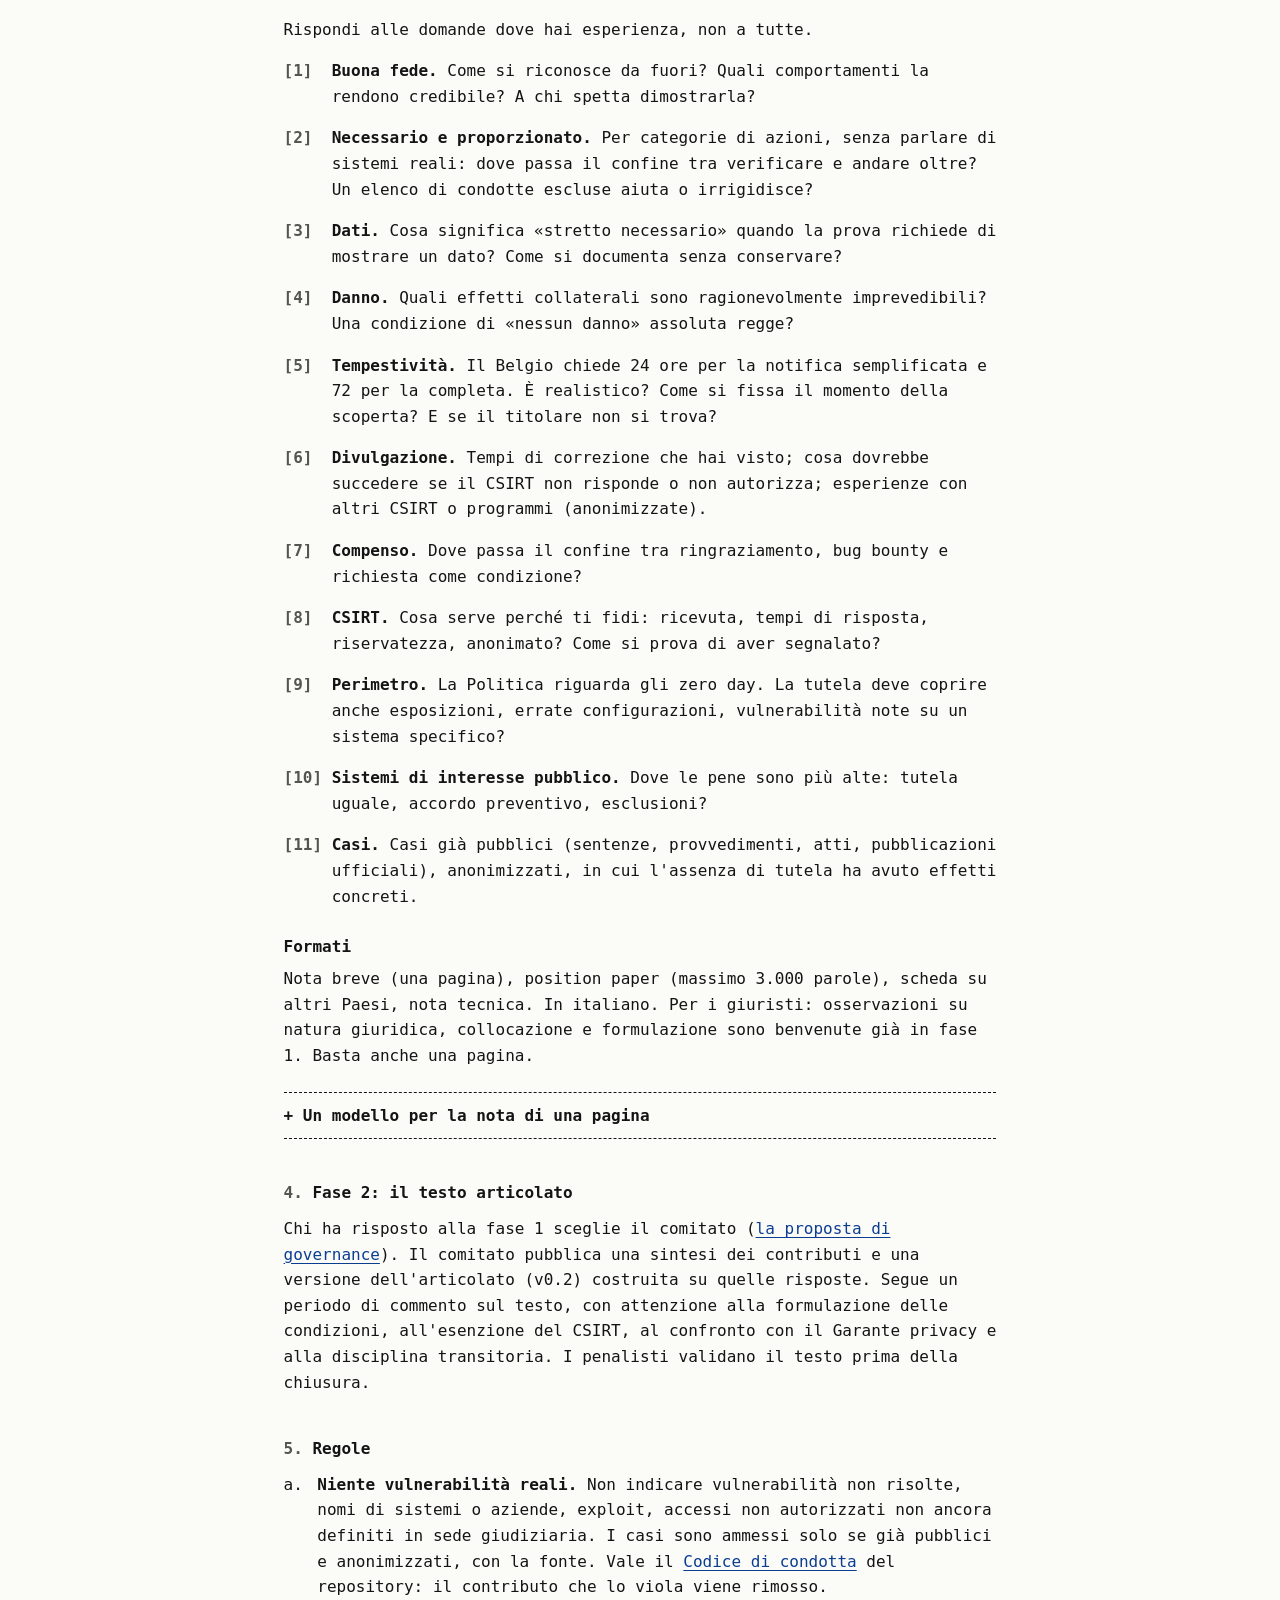
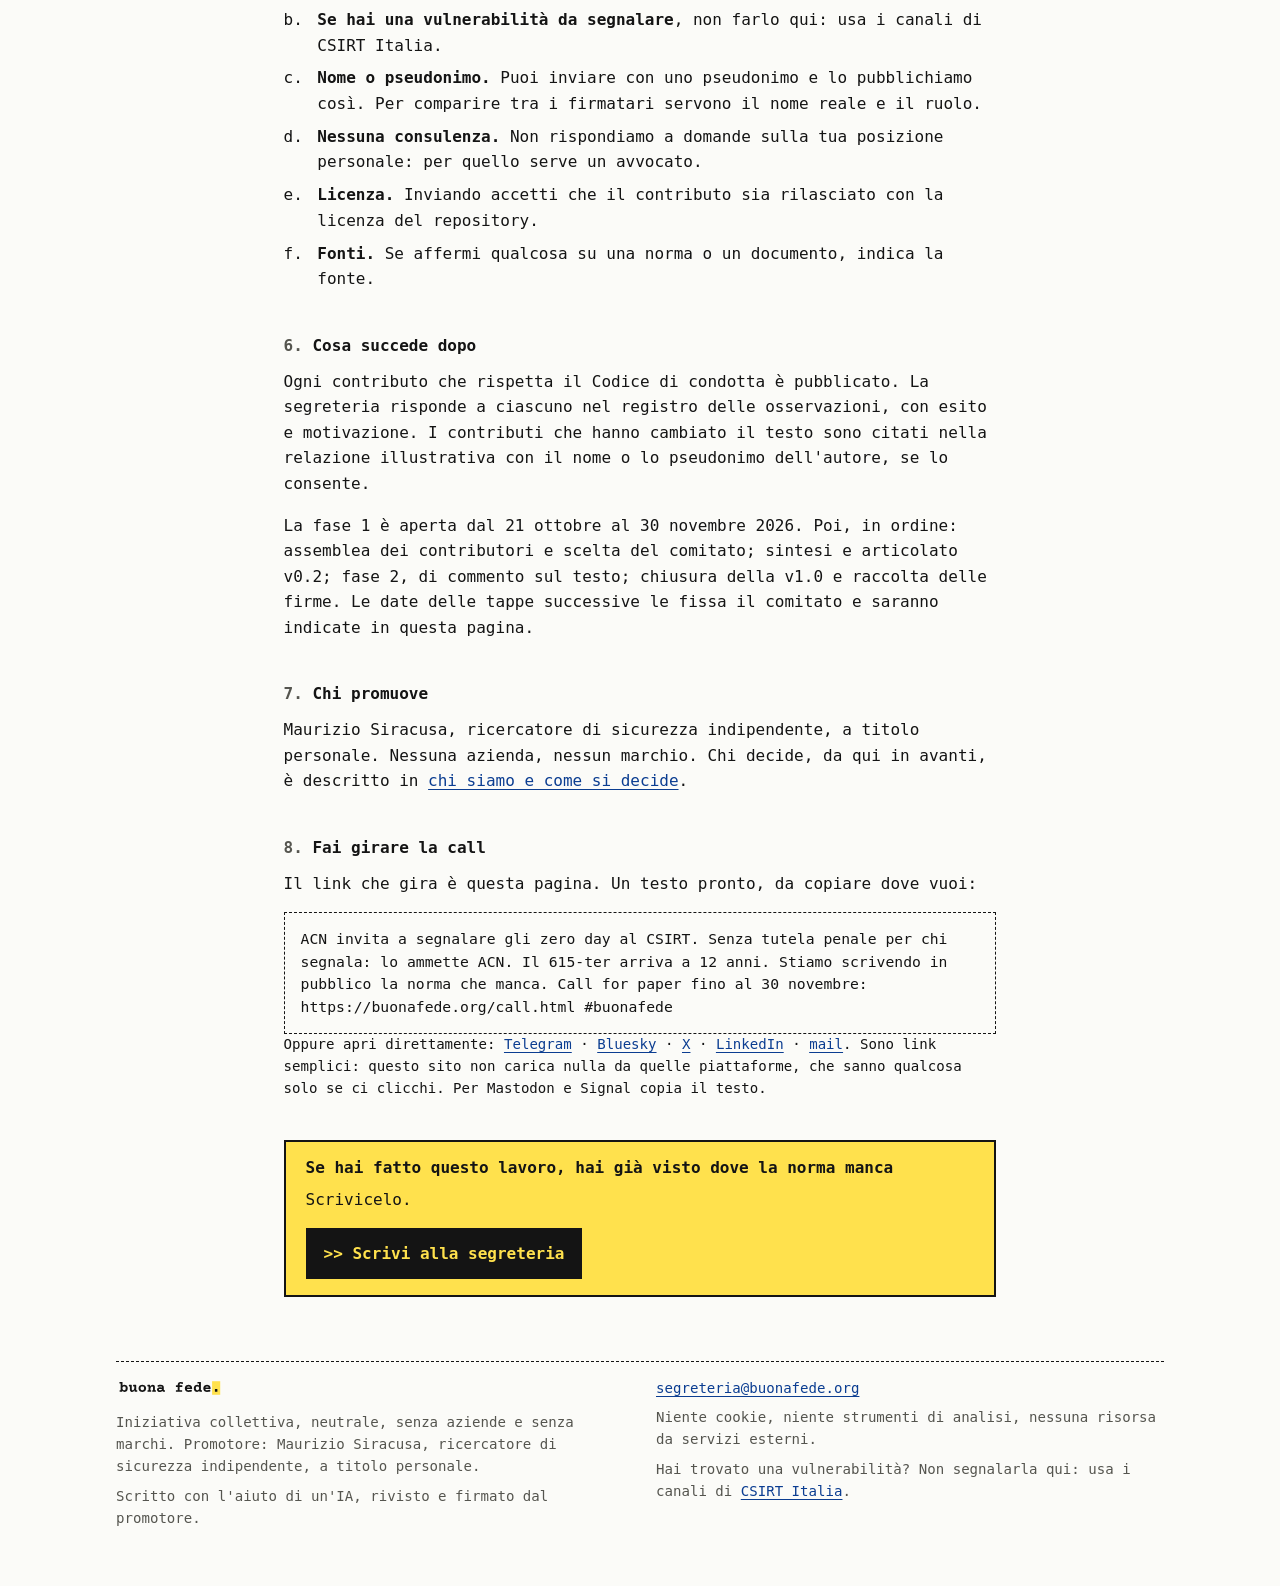
==== commit 6c3d31c9: "Sito: link a CSIRT Italia nel footer (suggerimento da segreteria)" ====
--- a/sito/call.html
+++ b/sito/call.html
@@ -147,7 +147,7 @@
     <div>
       <p><a href="mailto:segreteria@buonafede.org">segreteria@buonafede.org</a></p>
       <p>Niente cookie, niente strumenti di analisi, nessuna risorsa da servizi esterni.</p>
-      <p>Hai trovato una vulnerabilità? Non segnalarla qui: usa i canali di CSIRT Italia.</p>
+      <p>Hai trovato una vulnerabilità? Non segnalarla qui: usa i canali di <a href="https://www.acn.gov.it/portale/csirt-italia/chi-siamo">CSIRT Italia</a>.</p>
     </div>
   </div>
 </footer>
